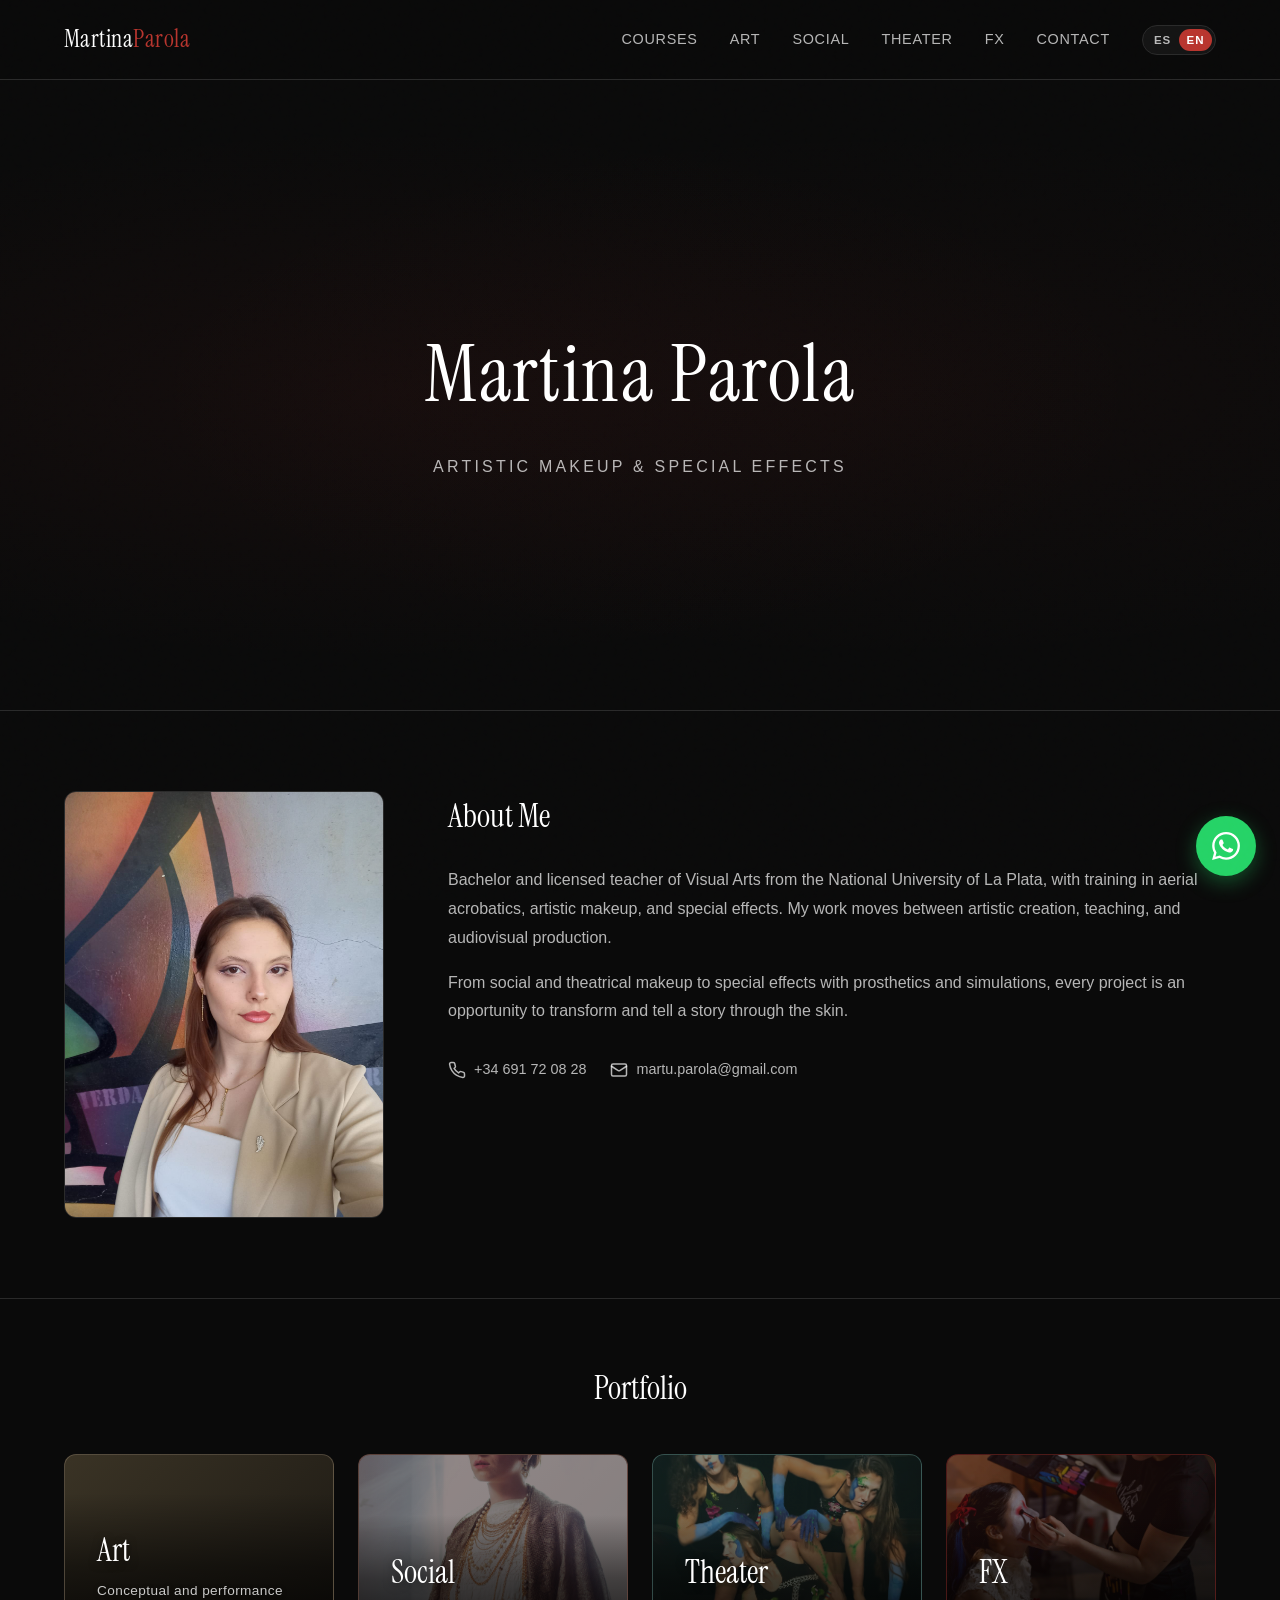
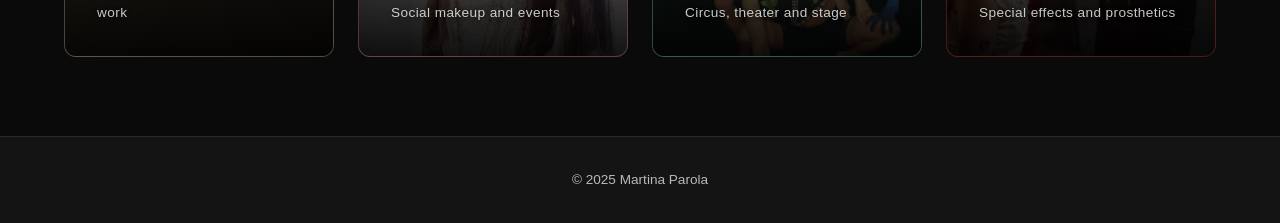
==== index.html @ 7d1c1efd "Modify the domain name and host" ====
<!DOCTYPE html>
<html lang="es">
<head>
  <meta charset="UTF-8" />
  <meta name="viewport" content="width=device-width, initial-scale=1.0, viewport-fit=cover" />
  <meta name="theme-color" content="#0a0a0a" />

  <!-- SEO -->
  <title data-i18n="meta.title">Martina Parola - Efectos Especiales & Maquillaje Artístico</title>
  <meta name="description" content="Martina Parola — maquillaje artístico, efectos especiales y prótesis. Portfolio de trabajos para teatro, circo, producción audiovisual y maquillaje social. Cursos de maquillaje en Oviedo, Asturias, España.">
  <meta name="author" content="Martina Parola">
  <meta name="keywords" content="maquillaje artístico, efectos especiales, FX, prótesis, maquillaje teatral, maquillaje social, automaquillaje, Oviedo, Asturias, España, Martina Parola, body painting, caracterización">

  <!-- Open Graph (Facebook, WhatsApp, LinkedIn, Telegram) -->
  <meta property="og:type" content="profile">
  <meta property="og:url" content="https://martinaparola.art/">
  <meta property="og:title" content="Martina Parola — Maquillaje Artístico & Efectos Especiales">
  <meta property="og:description" content="Portfolio de maquillaje artístico, efectos especiales y prótesis. Trabajos para teatro, circo, producción audiovisual y eventos sociales. Oviedo, España.">
  <meta property="og:locale" content="es_ES">
  <meta property="og:locale:alternate" content="en_US">
  <meta property="profile:first_name" content="Martina">
  <meta property="profile:last_name" content="Parola">
  <link rel="canonical" href="https://martinaparola.art/">

  <!-- Twitter / X Card -->
  <meta name="twitter:card" content="summary_large_image">
  <meta name="twitter:title" content="Martina Parola — Maquillaje Artístico & Efectos Especiales">
  <meta name="twitter:description" content="Portfolio de maquillaje artístico, efectos especiales y prótesis.">

  <!-- Favicon: SVG inline (no requiere subir un archivo extra) -->
  <link rel="icon" type="image/svg+xml" href="data:image/svg+xml,%3Csvg xmlns='http://www.w3.org/2000/svg' viewBox='0 0 32 32'%3E%3Crect width='32' height='32' rx='5' fill='%230a0a0a'/%3E%3Ctext x='16' y='23' font-family='Georgia,serif' font-size='20' fill='%23ffffff' text-anchor='middle' font-style='italic'%3EM%3C/text%3E%3Ccircle cx='24' cy='23' r='2.2' fill='%23b8352e'/%3E%3C/svg%3E">

  <!-- Structured Data: dice a Google que esto es una persona profesional -->
  <script type="application/ld+json">
  {
    "@context": "https://schema.org",
    "@type": "Person",
    "name": "Martina Parola",
    "url": "https://martinaparola.art/",
    "jobTitle": "Maquilladora artística y efectista",
    "email": "mailto:martu.parola@gmail.com",
    "telephone": "+34-691-72-08-28",
    "sameAs": ["https://www.linkedin.com/in/martina-parola-8889022a8/"],
    "knowsAbout": ["Maquillaje artístico", "Efectos especiales", "Prótesis", "Maquillaje teatral", "Pintura", "Caracterización"],
    "alumniOf": {
      "@type": "CollegeOrUniversity",
      "name": "Universidad Nacional de La Plata"
    },
    "address": {
      "@type": "PostalAddress",
      "addressLocality": "Oviedo",
      "addressRegion": "Asturias",
      "addressCountry": "ES"
    }
  }
  </script>

  <link rel="preconnect" href="https://fonts.googleapis.com">
  <link rel="preconnect" href="https://fonts.gstatic.com" crossorigin>
  <link href="https://fonts.googleapis.com/css2?family=Instrument+Serif:ital@0;1&display=swap" rel="stylesheet">
  <link rel="stylesheet" href="style.css?v=13">
</head>
<body>

  <!-- NAV -->
  <nav class="main-menu">
    <div class="menu-container">
      <a href="#home" class="menu-logo" data-nav="home">Martina<span>Parola</span></a>

      <div class="menu-items">
        <a href="#cursos"   data-nav="cursos"   data-i18n="nav.cursos">Cursos</a>
        <a href="#obra"     data-nav="obra"     data-i18n="nav.obra">Obra</a>
        <a href="#social"   data-nav="social"   data-i18n="nav.social">Social</a>
        <a href="#teatral"  data-nav="teatral"  data-i18n="nav.teatral">Teatral</a>
        <a href="#fx"       data-nav="fx"       data-i18n="nav.fx">FX</a>
        <a href="#contacto" data-nav="contacto" data-i18n="nav.contacto">Contacto</a>
      </div>

      <div class="nav-right">
        <button type="button" class="lang-switch" data-lang="es" aria-label="Idioma / Language">
          <span class="lang-switch-track">
            <span class="lang-switch-label">ES</span>
            <span class="lang-switch-label">EN</span>
            <span class="lang-switch-thumb" aria-hidden="true"></span>
          </span>
        </button>
        <button class="mobile-menu-toggle" aria-label="Menú">
          <svg width="24" height="24" viewBox="0 0 24 24" fill="none" stroke="currentColor" stroke-width="2" stroke-linecap="round" stroke-linejoin="round">
            <line x1="3" y1="6" x2="21" y2="6"></line>
            <line x1="3" y1="12" x2="21" y2="12"></line>
            <line x1="3" y1="18" x2="21" y2="18"></line>
          </svg>
        </button>
      </div>
    </div>
  </nav>

  <main>

    <!-- PAGE: HOME -->
    <section id="page-home" class="page active">
      <header class="hero">
        <div class="hero-content">
          <h1>Martina Parola</h1>
          <p class="hero-subtitle" data-i18n="hero.subtitle">Maquillaje Artístico & Efectos Especiales</p>
        </div>
      </header>

      <div class="home-about reveal" id="home-about">
        <div class="container">
          <div class="home-about-content">
            <div class="home-about-image">
              <img src="images/profile-pic.jpg" alt="Martina Parola" loading="lazy">
            </div>
            <div class="home-about-text">
              <h2 data-i18n="home.aboutTitle">Sobre Mí</h2>
              <p data-i18n="home.aboutP1">Licenciada y profesora en Artes Plásticas por la Universidad Nacional de La Plata, con formación en acrobacia aérea, maquillaje artístico y efectos especiales. Mi trabajo se mueve entre la creación artística, la docencia y la producción audiovisual.</p>
              <p data-i18n="home.aboutP2">Desde maquillaje social y teatral hasta efectos especiales con prótesis y simulacros, cada proyecto es una oportunidad para transformar y contar una historia a través de la piel.</p>
              <div class="home-contact-strip">
                <a href="tel:+34691720828" class="home-contact-link">
                  <svg width="18" height="18" viewBox="0 0 24 24" fill="none" stroke="currentColor" stroke-width="2" stroke-linecap="round" stroke-linejoin="round"><path d="M22 16.92v3a2 2 0 0 1-2.18 2 19.79 19.79 0 0 1-8.63-3.07 19.5 19.5 0 0 1-6-6 19.79 19.79 0 0 1-3.07-8.67A2 2 0 0 1 4.11 2h3a2 2 0 0 1 2 1.72 12.84 12.84 0 0 0 .7 2.81 2 2 0 0 1-.45 2.11L8.09 9.91a16 16 0 0 0 6 6l1.27-1.27a2 2 0 0 1 2.11-.45 12.84 12.84 0 0 0 2.81.7A2 2 0 0 1 22 16.92z"></path></svg>
                  +34 691 72 08 28
                </a>
                <a href="mailto:martu.parola@gmail.com" class="home-contact-link">
                  <svg width="18" height="18" viewBox="0 0 24 24" fill="none" stroke="currentColor" stroke-width="2" stroke-linecap="round" stroke-linejoin="round"><rect width="20" height="16" x="2" y="4" rx="2"></rect><path d="m22 7-8.97 5.7a1.94 1.94 0 0 1-2.06 0L2 7"></path></svg>
                  martu.parola@gmail.com
                </a>
              </div>
            </div>
          </div>
        </div>
      </div>

      <div class="home-categories reveal">
        <div class="container">
          <h2 data-i18n="home.portfolio">Portfolio</h2>
          <div class="category-grid reveal-stagger">
            <a href="#obra" class="category-card category-obra" data-nav="obra">
              <div class="category-card-preview" data-preview="obra" aria-hidden="true"></div>
              <div class="category-card-inner">
                <h3 data-i18n="cat.obra.title">Obra</h3>
                <p data-i18n="cat.obra.desc">Trabajo conceptual y performático</p>
              </div>
            </a>
            <a href="#social" class="category-card category-social" data-nav="social">
              <div class="category-card-preview" data-preview="social" aria-hidden="true"></div>
              <div class="category-card-inner">
                <h3 data-i18n="cat.social.title">Social</h3>
                <p data-i18n="cat.social.desc">Maquillaje social y eventos</p>
              </div>
            </a>
            <a href="#teatral" class="category-card category-teatral" data-nav="teatral">
              <div class="category-card-preview" data-preview="teatral" aria-hidden="true"></div>
              <div class="category-card-inner">
                <h3 data-i18n="cat.teatral.title">Teatral</h3>
                <p data-i18n="cat.teatral.desc">Circo, teatro y escena</p>
              </div>
            </a>
            <a href="#fx" class="category-card category-fx" data-nav="fx">
              <div class="category-card-preview" data-preview="fx" aria-hidden="true"></div>
              <div class="category-card-inner">
                <h3 data-i18n="cat.fx.title">FX</h3>
                <p data-i18n="cat.fx.desc">Efectos especiales y prótesis</p>
              </div>
            </a>
          </div>
        </div>
      </div>

    </section>

    <!-- PAGE: CURSOS -->
    <section id="page-cursos" class="page">
      <div class="page-header">
        <div class="container">
          <h1 data-i18n="cursos.title">Cursos</h1>
          <p class="page-header-sub" data-i18n="cursos.sub">Formación y talleres</p>
        </div>
      </div>
      <div class="container">
        <div class="cursos-grid">
          <div class="curso-card">
            <div class="curso-number">01</div>
            <div class="curso-icon">
              <svg width="32" height="32" viewBox="0 0 24 24" fill="none" stroke="currentColor" stroke-width="1.5" stroke-linecap="round" stroke-linejoin="round"><circle cx="12" cy="12" r="10"></circle><path d="M8 14s1.5 2 4 2 4-2 4-2"></path><line x1="9" y1="9" x2="9.01" y2="9"></line><line x1="15" y1="9" x2="15.01" y2="9"></line></svg>
            </div>
            <h3 data-i18n="curso.auto.title">Automaquillaje</h3>
            <p class="curso-desc" data-i18n="curso.auto.desc">Aprendé técnicas de maquillaje social para aplicar vos misma. Ideal para eventos, salidas y el día a día.</p>
            <ul class="curso-features">
              <li data-i18n="curso.auto.f1">Técnicas de base, ojos y labios</li>
              <li data-i18n="curso.auto.f2">Productos y herramientas básicas</li>
              <li data-i18n="curso.auto.f3">Adaptación a tu tipo de piel y rasgos</li>
              <li data-i18n="curso.auto.f4">Material y guía descargable</li>
            </ul>
            <div class="curso-meta">
              <span data-i18n="curso.modality">Presencial · Oviedo</span>
            </div>
            <a href="#contacto" data-nav="contacto" class="curso-cta" data-i18n="curso.cta">Consultar</a>
          </div>
          <div class="curso-card">
            <div class="curso-number">02</div>
            <div class="curso-icon">
              <svg width="32" height="32" viewBox="0 0 24 24" fill="none" stroke="currentColor" stroke-width="1.5" stroke-linecap="round" stroke-linejoin="round"><path d="m21.64 3.64-1.28-1.28a1.21 1.21 0 0 0-1.72 0L2.36 18.64a1.21 1.21 0 0 0 0 1.72l1.28 1.28a1.2 1.2 0 0 0 1.72 0L21.64 5.36a1.2 1.2 0 0 0 0-1.72Z"></path><path d="m14 7 3 3"></path></svg>
            </div>
            <h3 data-i18n="curso.art.title">Maquillaje Artístico</h3>
            <p class="curso-desc" data-i18n="curso.art.desc">Taller de maquillaje artístico y efectos. Técnicas de caracterización, prótesis y diseño de personajes.</p>
            <ul class="curso-features">
              <li data-i18n="curso.art.f1">Caracterización y diseño de personajes</li>
              <li data-i18n="curso.art.f2">Aplicación de prótesis de silicona y látex</li>
              <li data-i18n="curso.art.f3">Heridas, sangre y efectos de trauma</li>
              <li data-i18n="curso.art.f4">Body painting y técnicas pictóricas</li>
            </ul>
            <div class="curso-meta">
              <span data-i18n="curso.modality">Presencial · Oviedo</span>
            </div>
            <a href="#contacto" data-nav="contacto" class="curso-cta" data-i18n="curso.cta">Consultar</a>
          </div>
        </div>
      </div>
    </section>

    <!-- PAGE: OBRA -->
    <section id="page-obra" class="page page-obra">
      <div class="page-header">
        <div class="container">
          <h1 data-i18n="page.obra.title">Obra</h1>
          <p class="page-header-sub" data-i18n="page.obra.sub">Trabajo conceptual y performático</p>
        </div>
      </div>
      <div class="container">
        <div class="portfolio-grid" id="grid-obra"></div>
      </div>
    </section>

    <!-- PAGE: SOCIAL -->
    <section id="page-social" class="page page-social">
      <div class="page-header">
        <div class="container">
          <h1 data-i18n="page.social.title">Social</h1>
          <p class="page-header-sub" data-i18n="page.social.sub">Maquillaje social y eventos</p>
        </div>
      </div>
      <div class="container">
        <div class="portfolio-grid" id="grid-social"></div>
      </div>
    </section>

    <!-- PAGE: TEATRAL -->
    <section id="page-teatral" class="page page-teatral">
      <div class="page-header">
        <div class="container">
          <h1 data-i18n="page.teatral.title">Teatral</h1>
          <p class="page-header-sub" data-i18n="page.teatral.sub">Circo, teatro y escena</p>
        </div>
      </div>
      <div class="container">
        <div class="portfolio-grid" id="grid-teatral"></div>
      </div>
    </section>

    <!-- PAGE: FX -->
    <section id="page-fx" class="page page-fx">
      <div class="page-header">
        <div class="container">
          <h1 data-i18n="page.fx.title">FX</h1>
          <p class="page-header-sub" data-i18n="page.fx.sub">Efectos especiales y prótesis</p>
        </div>
      </div>
      <div class="container">
        <div class="portfolio-grid" id="grid-fx"></div>
      </div>
    </section>

    <!-- PAGE: CONTACTO -->
    <section id="page-contacto" class="page">
      <div class="page-header">
        <div class="container">
          <h1 data-i18n="page.contacto.title">Contacto & CV</h1>
        </div>
      </div>
      <div class="container">
        <div class="contacto-layout">
          <div class="contacto-info-card">
            <h2 data-i18n="contacto.title">Contactame</h2>
            <div class="contact-details">
              <a href="tel:+34691720828" class="contact-link">
                <svg width="20" height="20" viewBox="0 0 24 24" fill="none" stroke="currentColor" stroke-width="2" stroke-linecap="round" stroke-linejoin="round"><path d="M22 16.92v3a2 2 0 0 1-2.18 2 19.79 19.79 0 0 1-8.63-3.07 19.5 19.5 0 0 1-6-6 19.79 19.79 0 0 1-3.07-8.67A2 2 0 0 1 4.11 2h3a2 2 0 0 1 2 1.72 12.84 12.84 0 0 0 .7 2.81 2 2 0 0 1-.45 2.11L8.09 9.91a16 16 0 0 0 6 6l1.27-1.27a2 2 0 0 1 2.11-.45 12.84 12.84 0 0 0 2.81.7A2 2 0 0 1 22 16.92z"></path></svg>
                +34 691 72 08 28
              </a>
              <a href="mailto:martu.parola@gmail.com" class="contact-link">
                <svg width="20" height="20" viewBox="0 0 24 24" fill="none" stroke="currentColor" stroke-width="2" stroke-linecap="round" stroke-linejoin="round"><rect width="20" height="16" x="2" y="4" rx="2"></rect><path d="m22 7-8.97 5.7a1.94 1.94 0 0 1-2.06 0L2 7"></path></svg>
                martu.parola@gmail.com
              </a>
              <a href="https://www.linkedin.com/in/martina-parola-8889022a8/" target="_blank" rel="noopener" class="contact-link">
                <svg width="20" height="20" viewBox="0 0 24 24" fill="none" stroke="currentColor" stroke-width="2" stroke-linecap="round" stroke-linejoin="round"><path d="M16 8a6 6 0 0 1 6 6v7h-4v-7a2 2 0 0 0-2-2 2 2 0 0 0-2 2v7h-4v-7a6 6 0 0 1 6-6z"></path><rect width="4" height="12" x="2" y="9"></rect><circle cx="4" cy="4" r="2"></circle></svg>
                LinkedIn
              </a>
            </div>
            <div class="cv-download">
              <a href="CV_Martina_Parola_ES.pdf" target="_blank" rel="noopener" class="download-button">
                <svg width="20" height="20" viewBox="0 0 24 24" fill="none" stroke="currentColor" stroke-width="2" stroke-linecap="round" stroke-linejoin="round"><path d="M2 12s3-7 10-7 10 7 10 7-3 7-10 7-10-7-10-7Z"></path><circle cx="12" cy="12" r="3"></circle></svg>
                <span data-i18n="contacto.view">Ver CV</span>
              </a>
              <a href="CV_Martina_Parola_ES.pdf" download class="download-link">
                <svg width="16" height="16" viewBox="0 0 24 24" fill="none" stroke="currentColor" stroke-width="2" stroke-linecap="round" stroke-linejoin="round"><path d="M21 15v4a2 2 0 0 1-2 2H5a2 2 0 0 1-2-2v-4"></path><polyline points="7 10 12 15 17 10"></polyline><line x1="12" y1="15" x2="12" y2="3"></line></svg>
                <span data-i18n="contacto.download">Descargar PDF</span>
              </a>
            </div>
          </div>

          <div class="cv-content">
            <div class="cv-block">
              <h3 data-i18n="cv.exp">Experiencia</h3>
              <div class="cv-item">
                <p class="cv-meta" data-i18n="cv.exp.docente.meta">Centro Cultural "El Clú", Berisso • 2023 – Presente</p>
              </div>
              <div class="cv-item">
                <h4 data-i18n="cv.exp.audiovisual.title">Creadora de Contenido Audiovisual</h4>
                <p class="cv-meta" data-i18n="cv.exp.audiovisual.meta">V-Tech Gaming, Buenos Aires • Feb 2022 – Feb 2023</p>
              </div>
              <div class="cv-item">
                <h4 data-i18n="cv.exp.fam.title">Artista Visual — Evento "Fam Up"</h4>
                <p class="cv-meta" data-i18n="cv.exp.fam.meta">Laguna de Gómez, Junín • 2019</p>
              </div>
            </div>
            <div class="cv-block">
              <h3 data-i18n="cv.edu">Educación</h3>
              <div class="cv-item">
                <h4 data-i18n="cv.edu.lic.title">Licenciatura en Artes Plásticas (Pintura)</h4>
                <p class="cv-meta" data-i18n="cv.edu.lic.meta">UNLP — Facultad de Artes • 2018 – 2023</p>
              </div>
              <div class="cv-item">
                <h4 data-i18n="cv.edu.prof.title">Profesorado en Artes Plásticas (Pintura)</h4>
                <p class="cv-meta" data-i18n="cv.edu.prof.meta">UNLP — Facultad de Artes • 2018 – 2024</p>
              </div>
              <div class="cv-item">
                <h4 data-i18n="cv.edu.tela.title">Profesorado de Acrobacia en Telas</h4>
                <p class="cv-meta" data-i18n="cv.edu.tela.meta">Alto Vuelo, Junín • 2015 – 2017</p>
              </div>
            </div>
            <div class="cv-block">
              <h3 data-i18n="cv.skills">Habilidades</h3>
              <div class="cv-skills">
                <span class="skill-tag" data-i18n="skill.maquillaje">Maquillaje artístico</span>
                <span class="skill-tag" data-i18n="skill.fx">Efectos especiales</span>
                <span class="skill-tag" data-i18n="skill.protesis">Prótesis</span>
                <span class="skill-tag" data-i18n="skill.pintura">Pintura</span>
                <span class="skill-tag" data-i18n="skill.acrobacia">Acrobacia aérea</span>
                <span class="skill-tag" data-i18n="skill.audiovisual">Producción audiovisual</span>
                <span class="skill-tag" data-i18n="skill.ingles">Inglés avanzado</span>
              </div>
            </div>
          </div>
        </div>
      </div>
    </section>

  </main>

  <!-- MODAL -->
  <div class="modal" id="modal">
    <div class="modal-content">
      <button class="modal-close" id="modal-close">
        <svg width="24" height="24" viewBox="0 0 24 24" fill="none" stroke="currentColor" stroke-width="2" stroke-linecap="round" stroke-linejoin="round"><path d="M18 6 6 18"></path><path d="m6 6 12 12"></path></svg>
      </button>
      <div class="modal-carousel">
        <button class="carousel-button prev" id="carousel-prev">
          <svg width="24" height="24" viewBox="0 0 24 24" fill="none" stroke="currentColor" stroke-width="2" stroke-linecap="round" stroke-linejoin="round"><path d="m15 18-6-6 6-6"></path></svg>
        </button>
        <div class="carousel-container" id="carousel-container"></div>
        <button class="carousel-button next" id="carousel-next">
          <svg width="24" height="24" viewBox="0 0 24 24" fill="none" stroke="currentColor" stroke-width="2" stroke-linecap="round" stroke-linejoin="round"><path d="m9 18 6-6-6-6"></path></svg>
        </button>
      </div>
      <div class="modal-info">
        <h3 id="modal-title"></h3>
        <p id="modal-description"></p>
      </div>
    </div>
  </div>

  <!-- WhatsApp floating button -->
  <a href="#" id="whatsapp-fab" class="whatsapp-fab" target="_blank" rel="noopener" aria-label="WhatsApp">
    <svg width="28" height="28" viewBox="0 0 24 24" fill="currentColor" aria-hidden="true">
      <path d="M17.472 14.382c-.297-.149-1.758-.867-2.03-.967-.273-.099-.471-.148-.67.15-.197.297-.767.966-.94 1.164-.173.199-.347.223-.644.075-.297-.15-1.255-.463-2.39-1.475-.883-.788-1.48-1.761-1.653-2.059-.173-.297-.018-.458.13-.606.134-.133.298-.347.446-.52.149-.174.198-.298.298-.497.099-.198.05-.371-.025-.52-.075-.149-.669-1.612-.916-2.207-.242-.579-.487-.5-.669-.51-.173-.008-.371-.01-.57-.01-.198 0-.52.074-.792.372-.272.297-1.04 1.016-1.04 2.479 0 1.462 1.065 2.875 1.213 3.074.149.198 2.096 3.2 5.077 4.487.709.306 1.262.489 1.694.625.712.227 1.36.195 1.871.118.571-.085 1.758-.719 2.006-1.413.248-.694.248-1.289.173-1.413-.074-.124-.272-.198-.57-.347m-5.421 7.403h-.004a9.87 9.87 0 01-5.031-1.378l-.361-.214-3.741.982.998-3.648-.235-.374a9.86 9.86 0 01-1.51-5.26c.001-5.45 4.436-9.884 9.888-9.884 2.64 0 5.122 1.03 6.988 2.898a9.825 9.825 0 012.893 6.994c-.003 5.45-4.437 9.884-9.885 9.884m8.413-18.297A11.815 11.815 0 0012.05 0C5.495 0 .16 5.335.157 11.892c0 2.096.547 4.142 1.588 5.945L.057 24l6.305-1.654a11.882 11.882 0 005.683 1.448h.005c6.554 0 11.89-5.335 11.893-11.893a11.821 11.821 0 00-3.48-8.413z"/>
    </svg>
    <span class="whatsapp-fab-tooltip" id="whatsapp-fab-tooltip">Escribime por WhatsApp</span>
  </a>

  <footer>
    <div class="container">
      <p>© 2025 Martina Parola</p>
    </div>
  </footer>

  <script src="script.js?v=13"></script>
</body>
</html>
---- style.css ----
/* ═══════════════════════════════════════
   BASE / VARIABLES
   ═══════════════════════════════════════ */
:root {
  --bg-color: #0a0a0a;
  --text-color: #ffffff;
  --text-muted: rgba(255, 255, 255, 0.7);
  --accent-color: #b8352e;
  --surface-color: #141414;
  --surface-color-2: #1c1c1c;
  --border-color: #2a2a2a;
  --hover-color: #222222;
  --menu-bg: rgba(10, 10, 10, 0.95);
  --font-display: 'Instrument Serif', Georgia, serif;
  --font-body: -apple-system, BlinkMacSystemFont, "Segoe UI", Roboto, Oxygen,
    Ubuntu, Cantarell, "Open Sans", "Helvetica Neue", sans-serif;
}

/* Per-page accent overrides + glow variables for atmospheric backgrounds */
.page-obra {
  --accent-color: #b9a78a;
  --accent-rgb: 185, 167, 138;
}
.page-social {
  --accent-color: #c4917b;
  --accent-rgb: 196, 145, 123;
}
.page-teatral {
  --accent-color: #7aaca5;
  --accent-rgb: 122, 172, 165;
}
.page-fx {
  --accent-color: #b8352e;
  --accent-rgb: 184, 53, 46;
}

/* Atmospheric background for portfolio pages — subtle color bleed */
.page-obra,
.page-social,
.page-teatral,
.page-fx {
  position: relative;
}

.page-obra::before,
.page-social::before,
.page-teatral::before,
.page-fx::before {
  content: '';
  position: absolute;
  top: 0;
  left: 0;
  right: 0;
  height: 600px;
  pointer-events: none;
  background:
    radial-gradient(ellipse 80% 60% at 15% 0%,  rgba(var(--accent-rgb), 0.10), transparent 60%),
    radial-gradient(ellipse 80% 50% at 85% 30%, rgba(var(--accent-rgb), 0.07), transparent 65%);
  z-index: 0;
}

.page-obra > *,
.page-social > *,
.page-teatral > *,
.page-fx > * {
  position: relative;
  z-index: 1;
}

/* Tinted page headers per section */
.page-obra .page-header,
.page-social .page-header,
.page-teatral .page-header,
.page-fx .page-header {
  background: linear-gradient(180deg,
    rgba(var(--accent-rgb), 0.14) 0%,
    rgba(var(--accent-rgb), 0.04) 60%,
    transparent 100%);
  border-bottom-color: rgba(var(--accent-rgb), 0.3);
}

/* Section-tinted surface cards (subtle warm/cool undertone) */
.page-obra .portfolio-item,
.page-social .portfolio-item,
.page-teatral .portfolio-item,
.page-fx .portfolio-item {
  background: linear-gradient(180deg,
    rgba(var(--accent-rgb), 0.04) 0%,
    var(--surface-color) 100%);
  border-color: rgba(var(--accent-rgb), 0.2);
}

.page-obra .portfolio-item:hover,
.page-social .portfolio-item:hover,
.page-teatral .portfolio-item:hover,
.page-fx .portfolio-item:hover {
  border-color: var(--accent-color);
  box-shadow: 0 8px 24px rgba(var(--accent-rgb), 0.15);
}

.page-obra .placeholder-img,
.page-social .placeholder-img,
.page-teatral .placeholder-img,
.page-fx .placeholder-img {
  background: linear-gradient(135deg,
    rgba(var(--accent-rgb), 0.08) 0%,
    var(--surface-color-2) 100%);
}

/* Nav links: each portfolio section's link tints to its own color on hover/active */
.menu-items a[data-nav="obra"]:hover,
.menu-items a[data-nav="obra"].active {
  color: #b9a78a;
}
.menu-items a[data-nav="obra"]:hover::after,
.menu-items a[data-nav="obra"].active::after {
  background: #b9a78a;
}

.menu-items a[data-nav="social"]:hover,
.menu-items a[data-nav="social"].active {
  color: #c4917b;
}
.menu-items a[data-nav="social"]:hover::after,
.menu-items a[data-nav="social"].active::after {
  background: #c4917b;
}

.menu-items a[data-nav="teatral"]:hover,
.menu-items a[data-nav="teatral"].active {
  color: #7aaca5;
}
.menu-items a[data-nav="teatral"]:hover::after,
.menu-items a[data-nav="teatral"].active::after {
  background: #7aaca5;
}

.menu-items a[data-nav="fx"]:hover,
.menu-items a[data-nav="fx"].active {
  color: #b8352e;
}
.menu-items a[data-nav="fx"]:hover::after,
.menu-items a[data-nav="fx"].active::after {
  background: #b8352e;
}

* { margin: 0; padding: 0; box-sizing: border-box; }
html { scroll-behavior: smooth; }

body {
  font-family: var(--font-body);
  line-height: 1.6;
  color: var(--text-color);
  background-color: var(--bg-color);
  -webkit-text-size-adjust: 100%;
  -webkit-tap-highlight-color: transparent;
}

/* Better touch targets */
button, a {
  -webkit-tap-highlight-color: transparent;
  touch-action: manipulation;
}

img {
  max-width: 100%;
  height: auto;
  display: block;
}

/* Respect motion preferences */
@media (prefers-reduced-motion: reduce) {
  *, *::before, *::after {
    animation-duration: 0.01ms !important;
    transition-duration: 0.01ms !important;
  }
}

/* Editorial grain overlay — subtle film noise across the whole page.
   Uses an SVG turbulence filter; works in all modern browsers. */
body::after {
  content: '';
  position: fixed;
  inset: 0;
  pointer-events: none;
  z-index: 9999;
  opacity: 0.045;
  background-image: url("data:image/svg+xml;utf8,<svg xmlns='http://www.w3.org/2000/svg' viewBox='0 0 200 200'><filter id='n'><feTurbulence type='fractalNoise' baseFrequency='0.9' numOctaves='2' stitchTiles='stitch'/></filter><rect width='100%25' height='100%25' filter='url(%23n)'/></svg>");
  mix-blend-mode: overlay;
}

@media (prefers-reduced-motion: reduce) {
  body::after { opacity: 0.025; }
}

/* Smooth language transition — quick fade when switching ES↔EN */
main, .lang-switch {
  transition: opacity 0.18s ease;
}
body.lang-changing main {
  opacity: 0.15;
}

/* Scroll-reveal animations — sections fade up as they enter the viewport */
.reveal {
  opacity: 0;
  transform: translateY(28px);
  transition: opacity 0.8s cubic-bezier(0.16, 1, 0.3, 1), transform 0.8s cubic-bezier(0.16, 1, 0.3, 1);
  will-change: opacity, transform;
}
.reveal.is-visible {
  opacity: 1;
  transform: translateY(0);
}

/* Staggered reveal for children grids — each child slightly delayed */
.reveal-stagger > * {
  opacity: 0;
  transform: translateY(20px);
  transition: opacity 0.7s cubic-bezier(0.16, 1, 0.3, 1), transform 0.7s cubic-bezier(0.16, 1, 0.3, 1);
}
.reveal-stagger.is-visible > * {
  opacity: 1;
  transform: translateY(0);
}
.reveal-stagger.is-visible > *:nth-child(1) { transition-delay: 0.05s; }
.reveal-stagger.is-visible > *:nth-child(2) { transition-delay: 0.15s; }
.reveal-stagger.is-visible > *:nth-child(3) { transition-delay: 0.25s; }
.reveal-stagger.is-visible > *:nth-child(4) { transition-delay: 0.35s; }
.reveal-stagger.is-visible > *:nth-child(5) { transition-delay: 0.45s; }

@media (prefers-reduced-motion: reduce) {
  .reveal, .reveal-stagger > * {
    opacity: 1 !important;
    transform: none !important;
  }
}

.container {
  max-width: 1200px;
  margin: 0 auto;
  padding: 0 1.5rem;
}

/* ═══════════════════════════════════════
   SPA ROUTING
   ═══════════════════════════════════════ */
.page {
  display: none;
  min-height: calc(100vh - 80px);
  padding-top: 80px; /* nav height */
  animation: pageFadeIn 0.35s ease;
}

.page.active {
  display: block;
}

@keyframes pageFadeIn {
  from { opacity: 0; transform: translateY(8px); }
  to   { opacity: 1; transform: translateY(0); }
}


/* ═══════════════════════════════════════
   NAV
   ═══════════════════════════════════════ */
.main-menu {
  position: fixed;
  top: 0;
  left: 0;
  right: 0;
  height: 80px;
  background: var(--menu-bg);
  backdrop-filter: blur(12px);
  -webkit-backdrop-filter: blur(12px);
  z-index: 100;
  border-bottom: 1px solid var(--border-color);
}

.menu-container {
  height: 100%;
  display: flex;
  align-items: center;
  gap: 2rem;
  max-width: 1200px;
  margin: 0 auto;
  padding: 0 1.5rem;
}

.menu-logo {
  font-family: var(--font-display);
  font-size: 1.5rem;
  font-weight: 400;
  color: var(--text-color);
  text-decoration: none;
  letter-spacing: 0.02em;
}

.menu-logo span {
  color: var(--accent-color);
}

.menu-items {
  display: flex;
  gap: 2rem;
  margin-left: auto;
}

.nav-right {
  display: flex;
  align-items: center;
  gap: 0.75rem;
}

/* Language switch (sliding) */
.lang-switch {
  background: none;
  border: none;
  padding: 0;
  cursor: pointer;
  display: inline-block;
  -webkit-tap-highlight-color: transparent;
}

.lang-switch-track {
  position: relative;
  display: inline-grid;
  grid-template-columns: 1fr 1fr;
  align-items: center;
  width: 74px;
  height: 30px;
  padding: 3px;
  background: var(--surface-color);
  border: 1px solid var(--border-color);
  border-radius: 999px;
  transition: border-color 0.25s;
}

.lang-switch:hover .lang-switch-track {
  border-color: var(--accent-color);
}

.lang-switch-label {
  position: relative;
  z-index: 2;
  font-family: var(--font-body);
  font-size: 0.72rem;
  font-weight: 700;
  letter-spacing: 0.08em;
  text-align: center;
  color: var(--text-muted);
  transition: color 0.25s;
  pointer-events: none;
  user-select: none;
}

.lang-switch-thumb {
  position: absolute;
  top: 3px;
  left: 3px;
  width: calc(50% - 3px);
  height: calc(100% - 6px);
  background: var(--accent-color);
  border-radius: 999px;
  z-index: 1;
  transition: transform 0.28s cubic-bezier(0.4, 0, 0.2, 1);
}

/* When in EN, slide thumb to the right */
.lang-switch[data-lang="en"] .lang-switch-thumb {
  transform: translateX(100%);
}

/* Active label gets white */
.lang-switch[data-lang="es"] .lang-switch-label:first-of-type,
.lang-switch[data-lang="en"] .lang-switch-label:nth-of-type(2) {
  color: white;
}

.menu-items a {
  color: var(--text-muted);
  text-decoration: none;
  font-weight: 500;
  font-size: 0.9rem;
  letter-spacing: 0.05em;
  text-transform: uppercase;
  transition: color 0.3s;
  position: relative;
}

.menu-items a::after {
  content: '';
  position: absolute;
  bottom: -4px;
  left: 0;
  width: 0;
  height: 2px;
  background: var(--accent-color);
  transition: width 0.3s;
}

.menu-items a:hover,
.menu-items a.active {
  color: var(--text-color);
}

.menu-items a.active::after,
.menu-items a:hover::after {
  width: 100%;
}

.mobile-menu-toggle {
  display: none;
  background: none;
  border: none;
  color: var(--text-color);
  cursor: pointer;
  padding: 0.5rem;
}


/* ═══════════════════════════════════════
   HERO (Home)
   ═══════════════════════════════════════ */
.hero {
  height: 70vh;
  display: flex;
  align-items: center;
  justify-content: center;
  text-align: center;
  background: var(--bg-color);
  position: relative;
  overflow: hidden;
}

.hero::before {
  content: '';
  position: absolute;
  inset: 0;
  background:
    radial-gradient(ellipse at 30% 50%, rgba(184, 53, 46, 0.06) 0%, transparent 60%),
    radial-gradient(ellipse at 70% 50%, rgba(184, 53, 46, 0.04) 0%, transparent 60%);
}

.hero-content {
  position: relative;
}

.hero h1 {
  font-family: var(--font-display);
  font-size: 5rem;
  font-weight: 400;
  letter-spacing: 0.02em;
  margin-bottom: 1rem;
}

.hero-subtitle {
  font-size: 1rem;
  letter-spacing: 0.2em;
  text-transform: uppercase;
  color: var(--text-muted);
}


/* ═══════════════════════════════════════
   HOME: ABOUT
   ═══════════════════════════════════════ */
.home-about {
  padding: 5rem 0;
  border-top: 1px solid var(--border-color);
}

.home-about-content {
  display: grid;
  grid-template-columns: 320px 1fr;
  gap: 4rem;
  align-items: start;
}

.home-about-image {
  border-radius: 12px;
  overflow: hidden;
  border: 1px solid var(--border-color);
  aspect-ratio: 3/4;
}

.home-about-image img {
  width: 100%;
  height: 100%;
  object-fit: cover;
}

.home-about-text h2 {
  font-family: var(--font-display);
  font-size: 2rem;
  font-weight: 400;
  text-align: left;
  margin-bottom: 1.5rem;
}

.home-about-text p {
  color: var(--text-muted);
  margin-bottom: 1rem;
  line-height: 1.8;
}

.home-contact-strip {
  display: flex;
  gap: 1.5rem;
  margin-top: 2rem;
  flex-wrap: wrap;
}

.home-contact-link {
  display: inline-flex;
  align-items: center;
  gap: 0.5rem;
  color: var(--text-muted);
  text-decoration: none;
  font-size: 0.9rem;
  transition: color 0.3s;
}

.home-contact-link:hover {
  color: var(--accent-color);
}


/* ═══════════════════════════════════════
   FEATURED WORK (toggleable, home only)
   ═══════════════════════════════════════ */
.home-featured {
  padding: 5rem 0;
  border-top: 1px solid var(--border-color);
}

.featured-card {
  display: grid;
  grid-template-columns: 1.1fr 1fr;
  gap: 2.5rem;
  background: var(--surface-color);
  border: 1px solid var(--border-color);
  border-radius: 16px;
  overflow: hidden;
  text-decoration: none;
  color: var(--text-color);
  transition: border-color 0.4s ease, box-shadow 0.4s ease, transform 0.4s ease;
}

.featured-card:hover {
  border-color: var(--accent-color);
  box-shadow: 0 18px 50px rgba(0, 0, 0, 0.35), 0 0 0 1px rgba(var(--accent-rgb, 184, 53, 46), 0.15);
  transform: translateY(-3px);
}

.featured-image {
  position: relative;
  aspect-ratio: 4/3;
  overflow: hidden;
  background: var(--surface-color-2);
}

.featured-image img {
  width: 100%;
  height: 100%;
  object-fit: cover;
  transition: transform 0.7s cubic-bezier(0.16, 1, 0.3, 1);
}

.featured-card:hover .featured-image img {
  transform: scale(1.04);
}

.featured-image::after {
  content: '';
  position: absolute;
  inset: 0;
  background: linear-gradient(to right, transparent 60%, rgba(20, 20, 20, 0.4) 100%);
  pointer-events: none;
}

.featured-info {
  display: flex;
  flex-direction: column;
  justify-content: center;
  padding: 2.5rem 2.5rem 2.5rem 0;
  position: relative;
}

.featured-eyebrow {
  display: inline-block;
  font-size: 0.75rem;
  font-weight: 600;
  letter-spacing: 0.18em;
  text-transform: uppercase;
  color: var(--accent-color);
  margin-bottom: 1.25rem;
  position: relative;
  padding-left: 2.5rem;
}

.featured-eyebrow::before {
  content: '';
  position: absolute;
  left: 0;
  top: 50%;
  width: 2rem;
  height: 1px;
  background: var(--accent-color);
}

.featured-caption {
  color: var(--text-muted);
  font-size: 0.9rem;
  letter-spacing: 0.04em;
  margin-bottom: 0.75rem;
}

.featured-info h2 {
  font-family: var(--font-display);
  font-size: clamp(2rem, 4vw, 3rem);
  font-weight: 400;
  line-height: 1.1;
  text-align: left;
  margin-bottom: 1.25rem;
  letter-spacing: 0.01em;
}

.featured-description {
  color: var(--text-muted);
  line-height: 1.7;
  margin-bottom: 2rem;
  max-width: 44ch;
}

.featured-arrow {
  display: inline-flex;
  align-items: center;
  gap: 0.5rem;
  color: var(--accent-color);
  transition: transform 0.4s cubic-bezier(0.16, 1, 0.3, 1);
}

.featured-card:hover .featured-arrow {
  transform: translateX(8px);
}


/* ═══════════════════════════════════════
   HOME: CATEGORY CARDS
   ═══════════════════════════════════════ */
.home-categories {
  padding: 4rem 0 5rem;
  border-top: 1px solid var(--border-color);
}

.home-categories h2 {
  font-family: var(--font-display);
  font-size: 2rem;
  font-weight: 400;
  text-align: center;
  margin-bottom: 2.5rem;
}

.category-grid {
  display: grid;
  grid-template-columns: repeat(auto-fit, minmax(240px, 1fr));
  gap: 1.5rem;
}

.category-card {
  position: relative;
  aspect-ratio: 4/3;
  border-radius: 12px;
  overflow: hidden;
  border: 1px solid var(--border-color);
  text-decoration: none;
  color: var(--text-color);
  transition: border-color 0.3s, transform 0.3s, box-shadow 0.3s;
}

.category-card:hover {
  transform: translateY(-4px);
}

.category-obra {
  background: linear-gradient(135deg, #3a3325 0%, #1a1712 100%);
  border-color: rgba(185, 167, 138, 0.3);
}
.category-obra:hover {
  border-color: #b9a78a;
  box-shadow: 0 12px 28px rgba(185, 167, 138, 0.18);
}

.category-social {
  background: linear-gradient(135deg, #3d2828 0%, #1a1212 100%);
  border-color: rgba(196, 145, 123, 0.3);
}
.category-social:hover {
  border-color: #c4917b;
  box-shadow: 0 12px 28px rgba(196, 145, 123, 0.18);
}

.category-teatral {
  background: linear-gradient(135deg, #1e3533 0%, #111c1b 100%);
  border-color: rgba(122, 172, 165, 0.3);
}
.category-teatral:hover {
  border-color: #7aaca5;
  box-shadow: 0 12px 28px rgba(122, 172, 165, 0.18);
}

.category-fx {
  background: linear-gradient(135deg, #2e1515 0%, #140a0a 100%);
  border-color: rgba(184, 53, 46, 0.3);
}
.category-fx:hover {
  border-color: #b8352e;
  box-shadow: 0 12px 28px rgba(184, 53, 46, 0.18);
}

/* Image preview behind the title — populated dynamically from each section's
   first real image. Falls back to the colored gradient if no image loads. */
.category-card-preview {
  position: absolute;
  inset: 0;
  background-size: cover;
  background-position: center;
  background-repeat: no-repeat;
  opacity: 0;
  transform: scale(1.02);
  transition: opacity 0.6s ease, transform 0.6s ease;
}

.category-card-preview[style*="background-image"] {
  opacity: 0.45;
}

.category-card:hover .category-card-preview {
  opacity: 0.65;
  transform: scale(1.06);
}

.category-card-inner {
  position: absolute;
  bottom: 0;
  left: 0;
  right: 0;
  padding: 2rem;
  z-index: 1;
  background: linear-gradient(to top, rgba(0, 0, 0, 0.85) 0%, rgba(0, 0, 0, 0.5) 55%, transparent 100%);
}

.category-card-inner h3 {
  font-family: var(--font-display);
  font-size: 2rem;
  font-weight: 400;
  margin-bottom: 0.25rem;
  color: #fff;
  text-shadow: 0 2px 8px rgba(0, 0, 0, 0.5);
}

.category-card-inner p {
  font-size: 0.85rem;
  color: rgba(255, 255, 255, 0.78);
  letter-spacing: 0.03em;
  text-shadow: 0 1px 4px rgba(0, 0, 0, 0.5);
}


/* ═══════════════════════════════════════
   HOME: VIDEOS
   ═══════════════════════════════════════ */
.home-videos {
  padding: 4rem 0 5rem;
  border-top: 1px solid var(--border-color);
}

.home-videos h2 {
  font-family: var(--font-display);
  font-size: 2rem;
  font-weight: 400;
  text-align: center;
  margin-bottom: 2.5rem;
}

.video-grid {
  display: grid;
  grid-template-columns: repeat(3, 1fr);
  gap: 1.5rem;
}

.video-item {
  background: var(--surface-color);
  border-radius: 8px;
  overflow: hidden;
  border: 1px solid var(--border-color);
}

.video-item iframe {
  width: 100%;
  aspect-ratio: 16/9;
  border: none;
  background: black;
  display: block;
}

.video-info {
  padding: 1rem 1.25rem;
}

.video-info h3 {
  font-family: var(--font-display);
  font-size: 1.1rem;
  font-weight: 400;
  color: var(--text-color);
}


/* ═══════════════════════════════════════
   PAGE HEADERS (sub-pages)
   ═══════════════════════════════════════ */
.page-header {
  padding: 4rem 0 3rem;
  border-bottom: 1px solid var(--border-color);
  margin-bottom: 3rem;
}

.page-header h1 {
  font-family: var(--font-display);
  font-size: 3.5rem;
  font-weight: 400;
  letter-spacing: 0.02em;
}

.page-header-sub {
  color: var(--accent-color);
  font-size: 0.9rem;
  letter-spacing: 0.1em;
  text-transform: uppercase;
  margin-top: 0.5rem;
}


/* ═══════════════════════════════════════
   CURSOS
   ═══════════════════════════════════════ */
.cursos-grid {
  display: grid;
  grid-template-columns: repeat(auto-fill, minmax(360px, 1fr));
  gap: 2rem;
  padding-bottom: 5rem;
}

.curso-card {
  position: relative;
  background: var(--surface-color);
  border: 1px solid var(--border-color);
  border-radius: 12px;
  padding: 2.5rem 2rem;
  display: flex;
  flex-direction: column;
  transition: border-color 0.3s, transform 0.3s, box-shadow 0.3s;
  overflow: hidden;
}

.curso-card::before {
  content: '';
  position: absolute;
  top: 0;
  left: 0;
  right: 0;
  height: 3px;
  background: var(--accent-color);
  opacity: 0;
  transition: opacity 0.3s;
}

.curso-card:hover {
  border-color: var(--accent-color);
  transform: translateY(-3px);
  box-shadow: 0 12px 30px rgba(184, 53, 46, 0.1);
}

.curso-card:hover::before {
  opacity: 1;
}

.curso-number {
  position: absolute;
  top: 1.75rem;
  right: 2rem;
  font-family: var(--font-display);
  font-size: 2.2rem;
  font-weight: 400;
  color: var(--accent-color);
  opacity: 0.35;
  line-height: 1;
  letter-spacing: 0.05em;
}

.curso-icon {
  color: var(--accent-color);
  margin-bottom: 1.5rem;
}

.curso-card h3 {
  font-family: var(--font-display);
  font-size: 1.75rem;
  font-weight: 400;
  margin-bottom: 1rem;
  padding-right: 3rem; /* space for the number */
}

.curso-desc {
  color: var(--text-muted);
  margin-bottom: 1.5rem;
  line-height: 1.7;
}

.curso-features {
  list-style: none;
  padding: 0;
  margin: 0 0 1.75rem;
  display: flex;
  flex-direction: column;
  gap: 0.6rem;
  border-top: 1px solid var(--border-color);
  border-bottom: 1px solid var(--border-color);
  padding: 1.25rem 0;
}

.curso-features li {
  position: relative;
  padding-left: 1.5rem;
  color: var(--text-muted);
  font-size: 0.92rem;
  line-height: 1.5;
}

.curso-features li::before {
  content: '';
  position: absolute;
  left: 0;
  top: 0.55em;
  width: 6px;
  height: 6px;
  border-radius: 50%;
  background: var(--accent-color);
  opacity: 0.7;
}

.curso-meta {
  display: flex;
  align-items: center;
  gap: 0.5rem;
  margin-bottom: 1.5rem;
  font-size: 0.82rem;
  letter-spacing: 0.08em;
  text-transform: uppercase;
  color: var(--text-muted);
}

.curso-meta::before {
  content: '';
  width: 24px;
  height: 1px;
  background: var(--accent-color);
}

.curso-cta {
  display: inline-block;
  align-self: flex-start;
  padding: 0.7rem 1.75rem;
  border: 1px solid var(--accent-color);
  color: var(--accent-color);
  text-decoration: none;
  border-radius: 6px;
  font-size: 0.9rem;
  font-weight: 500;
  letter-spacing: 0.04em;
  transition: background 0.3s, color 0.3s;
  margin-top: auto;
}

.curso-cta:hover {
  background: var(--accent-color);
  color: white;
}


/* Portfolio item loading skeleton — shimmer while image loads */
.portfolio-item.is-loading img {
  opacity: 0;
}

.portfolio-item.is-loading::before {
  content: '';
  position: absolute;
  inset: 0;
  background: linear-gradient(
    90deg,
    var(--surface-color) 0%,
    var(--surface-color-2) 50%,
    var(--surface-color) 100%
  );
  background-size: 200% 100%;
  animation: skeletonShimmer 1.4s ease-in-out infinite;
  z-index: 1;
}

.portfolio-item img {
  width: 100%;
  height: 100%;
  object-fit: cover;
  transition: opacity 0.4s, transform 0.5s;
}

@keyframes skeletonShimmer {
  0%   { background-position: 200% 0; }
  100% { background-position: -200% 0; }
}

/* ═══════════════════════════════════════
   PORTFOLIO GRID (shared by Obra, Social, Teatral, FX)
   ═══════════════════════════════════════ */
.portfolio-grid {
  display: grid;
  grid-template-columns: repeat(auto-fill, minmax(300px, 1fr));
  gap: 1.5rem;
  padding-bottom: 5rem;
}

.portfolio-item {
  position: relative;
  aspect-ratio: 1;
  overflow: hidden;
  border-radius: 8px;
  cursor: pointer;
  border: 1px solid var(--border-color);
  transition: border-color 0.3s, transform 0.3s;
}

.portfolio-item:hover {
  border-color: var(--accent-color);
  transform: translateY(-2px);
}

.portfolio-item:hover img {
  transform: scale(1.05);
}

/* Placeholder for missing images */
.placeholder-img {
  width: 100%;
  height: 100%;
  background: var(--surface-color-2);
  display: flex;
  align-items: center;
  justify-content: center;
  text-align: center;
  padding: 2rem;
}

.placeholder-img span {
  font-family: var(--font-display);
  font-size: 1.25rem;
  font-weight: 400;
  color: var(--text-muted);
}

/* Small chip showing which project this photo belongs to.
   Always visible (subtle), more opaque on hover. */
.portfolio-item-tag {
  position: absolute;
  bottom: 0.75rem;
  left: 0.75rem;
  max-width: calc(100% - 1.5rem);
  padding: 0.3rem 0.65rem;
  background: rgba(10, 10, 10, 0.72);
  backdrop-filter: blur(6px);
  -webkit-backdrop-filter: blur(6px);
  color: rgba(255, 255, 255, 0.95);
  font-size: 0.72rem;
  font-weight: 500;
  letter-spacing: 0.02em;
  border-radius: 999px;
  border: 1px solid rgba(255, 255, 255, 0.1);
  pointer-events: none;
  z-index: 2;
  white-space: nowrap;
  overflow: hidden;
  text-overflow: ellipsis;
  opacity: 0.85;
  transition: opacity 0.25s, transform 0.25s;
}

.portfolio-item:hover .portfolio-item-tag {
  opacity: 1;
  transform: translateY(-2px);
}


/* ═══════════════════════════════════════
   MODAL / CAROUSEL
   ═══════════════════════════════════════ */
.modal {
  display: none;
  position: fixed;
  inset: 0;
  background: rgba(0, 0, 0, 0.88);
  z-index: 1000;
  padding: 2rem;
}

.modal.active {
  display: flex;
  align-items: center;
  justify-content: center;
}

.modal-content {
  position: relative;
  width: 70%;
  max-height: 85vh;
  background: var(--surface-color);
  border-radius: 12px;
  overflow: hidden;
  border: 1px solid var(--border-color);
  display: flex;
  flex-direction: column;
}

.modal-close {
  position: absolute;
  top: 1rem;
  right: 1rem;
  background: var(--surface-color);
  border: 1px solid var(--border-color);
  color: var(--text-color);
  width: 36px;
  height: 36px;
  border-radius: 50%;
  cursor: pointer;
  z-index: 2;
  display: flex;
  align-items: center;
  justify-content: center;
  transition: all 0.3s;
}

.modal-close:hover {
  background: var(--accent-color);
  border-color: var(--accent-color);
  transform: rotate(90deg);
}

.modal-carousel {
  position: relative;
  height: 55vh;
  background: black;
  overflow: hidden;
}

.carousel-container {
  height: 100%;
  display: flex;
}

.carousel-item {
  flex: 0 0 100%;
  height: 100%;
  display: flex;
  align-items: center;
  justify-content: center;
  padding: 2rem;
  min-width: 100%;
}

.carousel-item img {
  max-width: 100%;
  max-height: 100%;
  object-fit: contain;
  border-radius: 4px;
}

.carousel-button {
  position: absolute;
  top: 50%;
  transform: translateY(-50%);
  background: var(--surface-color);
  border: 1px solid var(--border-color);
  color: var(--text-color);
  width: 40px;
  height: 40px;
  border-radius: 50%;
  cursor: pointer;
  display: flex;
  align-items: center;
  justify-content: center;
  transition: all 0.3s;
  z-index: 2;
  opacity: 0.7;
}

.carousel-button:hover {
  background: var(--accent-color);
  border-color: var(--accent-color);
  opacity: 1;
}

.carousel-button.prev { left: 1rem; }
.carousel-button.next { right: 1rem; }

.modal-info {
  padding: 1.5rem 2rem;
  border-top: 1px solid var(--border-color);
}

.modal-info h3 {
  font-family: var(--font-display);
  font-size: 1.4rem;
  font-weight: 400;
  margin-bottom: 0.5rem;
}

.modal-info p {
  color: var(--text-muted);
  font-size: 0.95rem;
  line-height: 1.6;
}


/* ═══════════════════════════════════════
   CONTACTO & CV
   ═══════════════════════════════════════ */
.contacto-layout {
  display: grid;
  grid-template-columns: 1fr 1.5fr;
  gap: 3rem;
  padding-bottom: 5rem;
  align-items: start;
}

.contacto-info-card {
  background: var(--surface-color);
  border: 1px solid var(--border-color);
  border-radius: 12px;
  padding: 2.5rem 2rem;
  position: sticky;
  top: 110px;
}

.contacto-info-card h2 {
  font-family: var(--font-display);
  font-size: 1.75rem;
  font-weight: 400;
  text-align: left;
  margin-bottom: 2rem;
}

.contact-details {
  display: flex;
  flex-direction: column;
  gap: 0.75rem;
}

.contact-link {
  display: flex;
  align-items: center;
  gap: 0.75rem;
  color: var(--text-muted);
  text-decoration: none;
  padding: 0.75rem 1rem;
  background: var(--bg-color);
  border: 1px solid var(--border-color);
  border-radius: 8px;
  font-size: 0.9rem;
  transition: all 0.3s;
}

.contact-link:hover {
  color: var(--accent-color);
  border-color: var(--accent-color);
}

.cv-download {
  margin-top: 2rem;
  display: flex;
  flex-direction: column;
  align-items: center;
  gap: 0.75rem;
}

.download-button {
  display: inline-flex;
  align-items: center;
  gap: 0.75rem;
  padding: 0.75rem 1.5rem;
  background: var(--accent-color);
  color: white;
  text-decoration: none;
  border-radius: 8px;
  font-weight: 500;
  font-size: 0.9rem;
  border: 2px solid var(--accent-color);
  transition: all 0.3s;
  cursor: pointer;
  width: 100%;
  justify-content: center;
}

.download-button:hover {
  background: transparent;
  color: var(--accent-color);
}

/* Secondary action: plain text link with download icon */
.download-link {
  display: inline-flex;
  align-items: center;
  gap: 0.45rem;
  padding: 0.4rem 0.75rem;
  color: var(--text-muted);
  text-decoration: none;
  font-size: 0.82rem;
  letter-spacing: 0.01em;
  border-radius: 6px;
  transition: color 0.25s, background-color 0.25s;
}

.download-link:hover {
  color: var(--accent-color);
  background: rgba(var(--accent-rgb, 184, 53, 46), 0.08);
}

.download-link svg {
  opacity: 0.7;
}

/* CV Content */
.cv-content {
  display: flex;
  flex-direction: column;
  gap: 2.5rem;
}

.cv-block h3 {
  font-family: var(--font-display);
  font-size: 1.4rem;
  font-weight: 400;
  margin-bottom: 1.25rem;
  padding-bottom: 0.75rem;
  border-bottom: 1px solid var(--border-color);
}

.cv-item {
  margin-bottom: 1.25rem;
}

.cv-item h4 {
  font-size: 1rem;
  font-weight: 600;
  margin-bottom: 0.25rem;
}

.cv-meta {
  color: var(--text-muted);
  font-size: 0.85rem;
}

.cv-skills {
  display: flex;
  flex-wrap: wrap;
  gap: 0.5rem;
}

.skill-tag {
  padding: 0.4rem 1rem;
  background: var(--surface-color-2);
  border: 1px solid var(--border-color);
  border-radius: 20px;
  font-size: 0.85rem;
  color: var(--text-muted);
}


/* ═══════════════════════════════════════
   WHATSAPP FLOATING BUTTON
   ═══════════════════════════════════════ */
.whatsapp-fab {
  position: fixed;
  right: 24px;
  bottom: 24px;
  width: 60px;
  height: 60px;
  border-radius: 50%;
  background: #25D366;
  color: white;
  display: flex;
  align-items: center;
  justify-content: center;
  z-index: 90;
  text-decoration: none;
  box-shadow: 0 6px 20px rgba(37, 211, 102, 0.35), 0 2px 6px rgba(0, 0, 0, 0.2);
  transition: transform 0.25s ease, box-shadow 0.25s ease, background 0.25s ease;
  -webkit-tap-highlight-color: transparent;
}

.whatsapp-fab:hover {
  transform: translateY(-3px) scale(1.05);
  box-shadow: 0 10px 28px rgba(37, 211, 102, 0.5), 0 4px 10px rgba(0, 0, 0, 0.25);
  background: #1faa54;
}

.whatsapp-fab:active {
  transform: translateY(-1px) scale(1.02);
}

.whatsapp-fab svg {
  display: block;
}

.whatsapp-fab-tooltip {
  position: absolute;
  right: calc(100% + 12px);
  top: 50%;
  transform: translateY(-50%);
  background: rgba(20, 20, 20, 0.95);
  color: white;
  padding: 0.5rem 0.85rem;
  border-radius: 6px;
  white-space: nowrap;
  font-size: 0.82rem;
  font-weight: 500;
  letter-spacing: 0.02em;
  opacity: 0;
  pointer-events: none;
  transition: opacity 0.25s, transform 0.25s;
  border: 1px solid var(--border-color);
}

.whatsapp-fab-tooltip::after {
  content: '';
  position: absolute;
  left: 100%;
  top: 50%;
  transform: translateY(-50%);
  border: 6px solid transparent;
  border-left-color: rgba(20, 20, 20, 0.95);
}

.whatsapp-fab:hover .whatsapp-fab-tooltip {
  opacity: 1;
  transform: translateY(-50%) translateX(-4px);
}

/* Hide when modal is open to avoid stacking */
body.modal-open .whatsapp-fab {
  opacity: 0;
  pointer-events: none;
  transition: opacity 0.2s;
}


/* ═══════════════════════════════════════
   FOOTER
   ═══════════════════════════════════════ */
footer {
  background: var(--surface-color);
  padding: 2rem 0;
  text-align: center;
  border-top: 1px solid var(--border-color);
  color: var(--text-muted);
  font-size: 0.85rem;
}


/* ═══════════════════════════════════════
   RESPONSIVE
   ═══════════════════════════════════════ */
@media (max-width: 1024px) {
  .home-about-content {
    grid-template-columns: 260px 1fr;
    gap: 3rem;
  }

  .contacto-layout {
    grid-template-columns: 1fr;
  }

  .contacto-info-card {
    position: static;
  }

  .modal-content {
    width: 90%;
  }

  /* Featured Work: stack image and info on tablet */
  .featured-card {
    grid-template-columns: 1fr;
    gap: 0;
  }
  .featured-info {
    padding: 2rem 2rem 2.5rem;
  }
  .featured-image::after {
    background: linear-gradient(to bottom, transparent 60%, rgba(20, 20, 20, 0.4) 100%);
  }
}

@media (max-width: 768px) {
  .menu-container {
    gap: 0.75rem;
  }

  .menu-items {
    display: none;
    flex-direction: column;
    position: absolute;
    top: 80px;
    left: 0;
    right: 0;
    background: var(--menu-bg);
    padding: 1rem 1.5rem;
    border-bottom: 1px solid var(--border-color);
    gap: 0;
    margin-left: 0;
  }

  .menu-items.open {
    display: flex;
  }

  .menu-items a {
    padding: 0.9rem 0.75rem;
    border-bottom: 1px solid var(--border-color);
    border-left: 3px solid transparent;
    transition: background 0.2s, border-left-color 0.2s, color 0.2s;
  }

  .menu-items a:last-child {
    border-bottom: none;
  }

  .menu-items a.active {
    border-left-color: var(--accent-color);
    background: rgba(255, 255, 255, 0.03);
    padding-left: 1rem;
  }

  /* On mobile, the dropdown underline doesn't make sense — hide it */
  .menu-items a::after {
    display: none;
  }

  .nav-right {
    margin-left: auto;
  }

  .mobile-menu-toggle {
    display: block;
  }

  .hero {
    height: 50vh;
  }

  .hero h1 {
    font-size: 3rem;
  }

  .home-about-content {
    grid-template-columns: 1fr;
    gap: 2rem;
  }

  .home-about-image {
    max-width: 280px;
    margin: 0 auto;
  }

  .home-about-text h2 {
    text-align: center;
  }

  .home-contact-strip {
    flex-direction: column;
    gap: 0.75rem;
  }

  .category-grid {
    grid-template-columns: 1fr;
  }

  .video-grid {
    grid-template-columns: 1fr;
  }

  .portfolio-grid {
    grid-template-columns: repeat(2, 1fr);
    gap: 0.75rem;
  }

  .portfolio-item-tag {
    bottom: 0.5rem;
    left: 0.5rem;
    padding: 0.22rem 0.5rem;
    font-size: 0.68rem;
  }

  .placeholder-img {
    padding: 1rem;
  }

  .placeholder-img span {
    font-size: 0.9rem;
  }

  .page-header {
    padding: 3rem 0 2rem;
    margin-bottom: 2rem;
  }

  .page-header h1 {
    font-size: 2.5rem;
  }

  .cursos-grid {
    grid-template-columns: 1fr;
  }

  .modal {
    padding: 0.5rem;
  }

  .modal-content {
    width: 100%;
    max-height: 92vh;
  }

  .modal-carousel {
    height: 50vh;
  }

  .carousel-button {
    width: 36px;
    height: 36px;
  }

  .carousel-button.prev { left: 0.5rem; }
  .carousel-button.next { right: 0.5rem; }

  .carousel-item {
    padding: 0.5rem;
  }

  .modal-info {
    padding: 1rem 1.25rem;
  }

  .contacto-layout {
    grid-template-columns: 1fr;
  }

  .contacto-info-card {
    padding: 2rem 1.5rem;
  }

  /* WhatsApp button: smaller, hide tooltip on touch */
  .whatsapp-fab {
    width: 56px;
    height: 56px;
    right: 18px;
    bottom: 18px;
  }
  .whatsapp-fab svg {
    width: 26px;
    height: 26px;
  }
  .whatsapp-fab-tooltip {
    display: none;
  }
}

@media (max-width: 480px) {
  .menu-container {
    padding: 0 1rem;
    gap: 0.5rem;
  }

  .menu-logo {
    font-size: 1.25rem;
  }

  .lang-switch-track {
    width: 66px;
    height: 28px;
  }

  .lang-switch-label {
    font-size: 0.68rem;
  }

  .hero {
    height: 45vh;
    min-height: 320px;
  }

  .hero h1 {
    font-size: 2.4rem;
  }

  .hero-subtitle {
    font-size: 0.85rem;
    letter-spacing: 0.12em;
    padding: 0 1rem;
  }

  .page-header h1 {
    font-size: 2rem;
  }

  .home-about,
  .home-categories,
  .home-videos {
    padding: 3rem 0;
  }

  .home-featured {
    padding: 3rem 0;
  }

  .featured-info {
    padding: 1.5rem 1.5rem 2rem;
  }

  .featured-eyebrow {
    padding-left: 2rem;
  }

  .featured-eyebrow::before {
    width: 1.5rem;
  }

  .home-about-text h2,
  .home-categories h2,
  .home-videos h2 {
    font-size: 1.75rem;
  }

  .curso-card {
    padding: 2rem 1.5rem;
  }

  .category-card-inner h3 {
    font-size: 1.5rem;
  }
}

/* Very small phones */
@media (max-width: 360px) {
  .portfolio-grid {
    grid-template-columns: 1fr;
  }
}
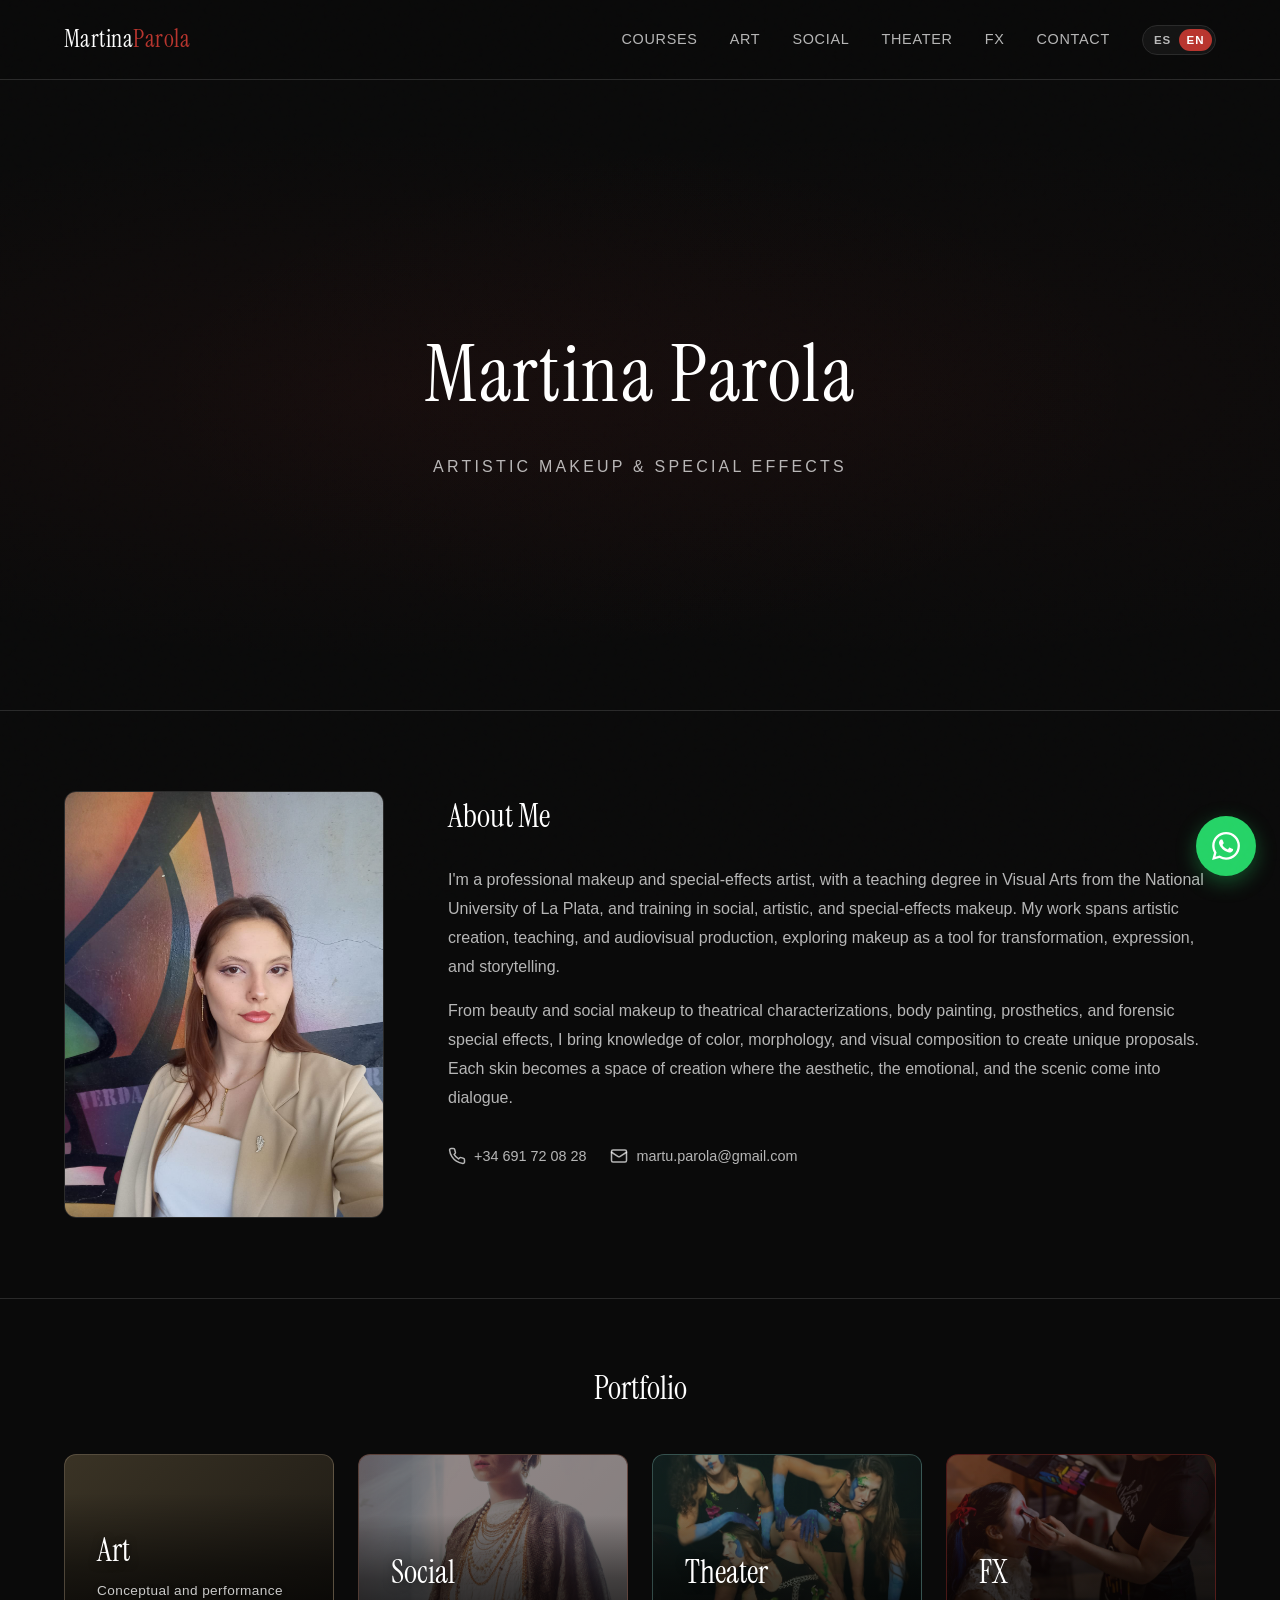
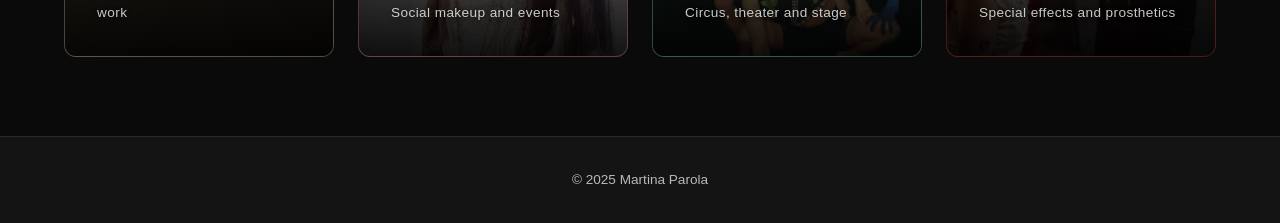
==== commit 4e48dcaa: "Modify the About Me info" ====
--- a/index.html
+++ b/index.html
@@ -58,7 +58,7 @@
   <link rel="preconnect" href="https://fonts.googleapis.com">
   <link rel="preconnect" href="https://fonts.gstatic.com" crossorigin>
   <link href="https://fonts.googleapis.com/css2?family=Instrument+Serif:ital@0;1&display=swap" rel="stylesheet">
-  <link rel="stylesheet" href="style.css?v=13">
+  <link rel="stylesheet" href="style.css?v=15">
 </head>
 <body>
 
@@ -393,6 +393,6 @@
     </div>
   </footer>
 
-  <script src="script.js?v=13"></script>
+  <script src="script.js?v=15"></script>
 </body>
 </html>
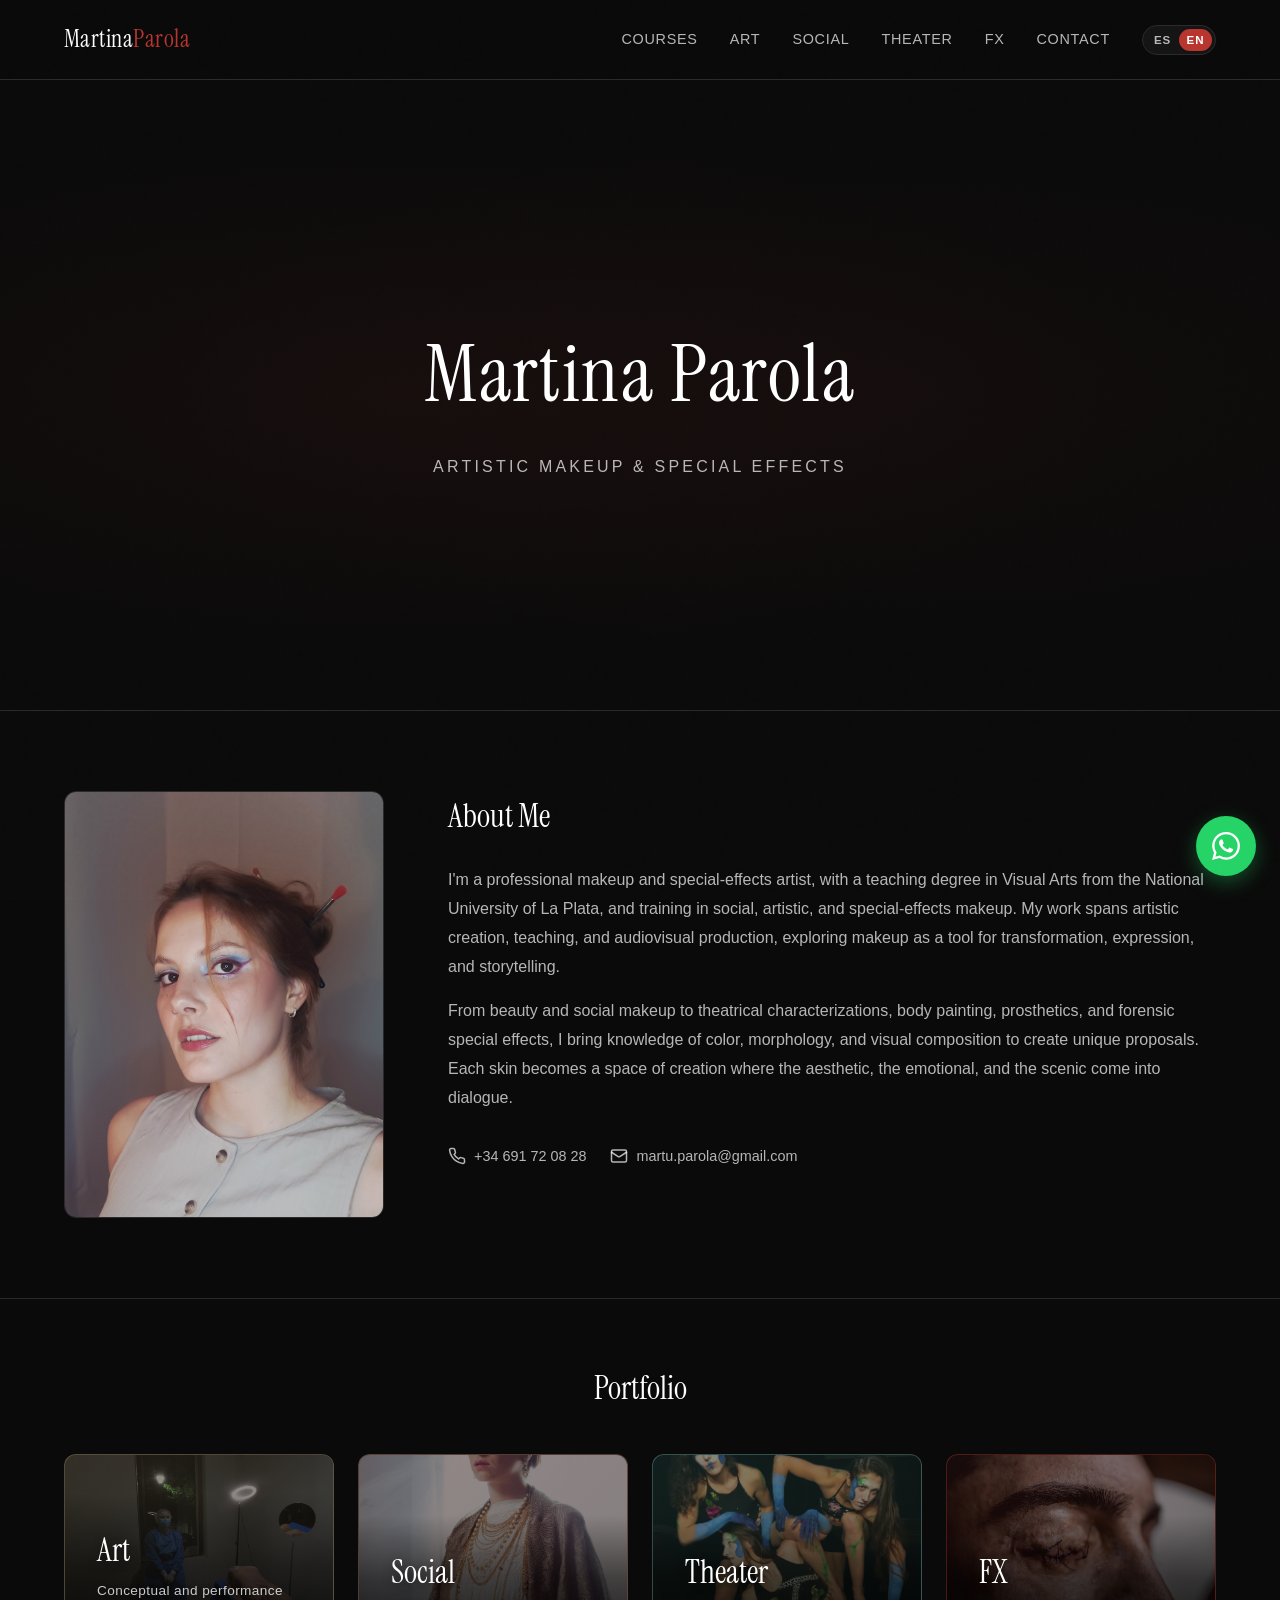
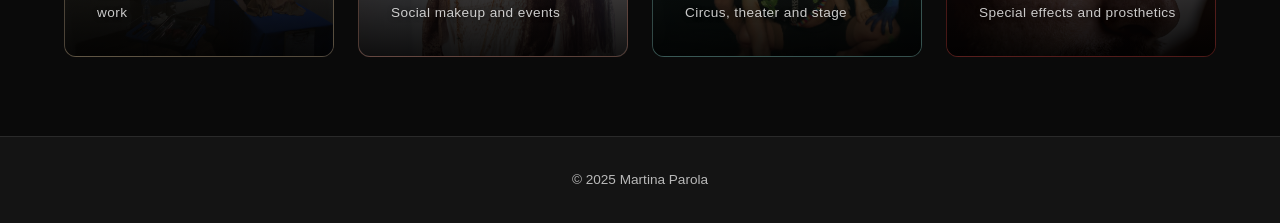
==== commit f3f717ee: "Add full Experience section to CV (7 entries with freelance sub-projects), update Cursos modality an" ====
--- a/index.html
+++ b/index.html
@@ -58,7 +58,7 @@
   <link rel="preconnect" href="https://fonts.googleapis.com">
   <link rel="preconnect" href="https://fonts.gstatic.com" crossorigin>
   <link href="https://fonts.googleapis.com/css2?family=Instrument+Serif:ital@0;1&display=swap" rel="stylesheet">
-  <link rel="stylesheet" href="style.css?v=15">
+  <link rel="stylesheet" href="style.css?v=19">
 </head>
 <body>
 
@@ -114,8 +114,8 @@
             </div>
             <div class="home-about-text">
               <h2 data-i18n="home.aboutTitle">Sobre Mí</h2>
-              <p data-i18n="home.aboutP1">Licenciada y profesora en Artes Plásticas por la Universidad Nacional de La Plata, con formación en acrobacia aérea, maquillaje artístico y efectos especiales. Mi trabajo se mueve entre la creación artística, la docencia y la producción audiovisual.</p>
-              <p data-i18n="home.aboutP2">Desde maquillaje social y teatral hasta efectos especiales con prótesis y simulacros, cada proyecto es una oportunidad para transformar y contar una historia a través de la piel.</p>
+              <p data-i18n="home.aboutP1">Soy maquilladora profesional y efectista, titulada como Profesora en Artes Plásticas por la Universidad Nacional de La Plata, con formación en maquillaje social, artístico y efectos especiales. Mi trabajo se desarrolla entre la creación artística, la docencia y la producción audiovisual, explorando el maquillaje como una herramienta de transformación, expresión y narrativa.</p>
+              <p data-i18n="home.aboutP2">Desde maquillaje beauty y social hasta caracterizaciones teatrales, bodypainting, prótesis y efectos especiales forenses, integro conocimientos de color, morfología y composición visual para crear propuestas únicas. Cada piel se convierte en un espacio de creación donde lo estético, lo emocional y lo escénico dialogan.</p>
               <div class="home-contact-strip">
                 <a href="tel:+34691720828" class="home-contact-link">
                   <svg width="18" height="18" viewBox="0 0 24 24" fill="none" stroke="currentColor" stroke-width="2" stroke-linecap="round" stroke-linejoin="round"><path d="M22 16.92v3a2 2 0 0 1-2.18 2 19.79 19.79 0 0 1-8.63-3.07 19.5 19.5 0 0 1-6-6 19.79 19.79 0 0 1-3.07-8.67A2 2 0 0 1 4.11 2h3a2 2 0 0 1 2 1.72 12.84 12.84 0 0 0 .7 2.81 2 2 0 0 1-.45 2.11L8.09 9.91a16 16 0 0 0 6 6l1.27-1.27a2 2 0 0 1 2.11-.45 12.84 12.84 0 0 0 2.81.7A2 2 0 0 1 22 16.92z"></path></svg>
@@ -193,7 +193,7 @@
               <li data-i18n="curso.auto.f4">Material y guía descargable</li>
             </ul>
             <div class="curso-meta">
-              <span data-i18n="curso.modality">Presencial · Oviedo</span>
+              <span data-i18n="curso.modality">Online · España</span>
             </div>
             <a href="#contacto" data-nav="contacto" class="curso-cta" data-i18n="curso.cta">Consultar</a>
           </div>
@@ -202,16 +202,17 @@
             <div class="curso-icon">
               <svg width="32" height="32" viewBox="0 0 24 24" fill="none" stroke="currentColor" stroke-width="1.5" stroke-linecap="round" stroke-linejoin="round"><path d="m21.64 3.64-1.28-1.28a1.21 1.21 0 0 0-1.72 0L2.36 18.64a1.21 1.21 0 0 0 0 1.72l1.28 1.28a1.2 1.2 0 0 0 1.72 0L21.64 5.36a1.2 1.2 0 0 0 0-1.72Z"></path><path d="m14 7 3 3"></path></svg>
             </div>
-            <h3 data-i18n="curso.art.title">Maquillaje Artístico</h3>
-            <p class="curso-desc" data-i18n="curso.art.desc">Taller de maquillaje artístico y efectos. Técnicas de caracterización, prótesis y diseño de personajes.</p>
+            <h3 data-i18n="curso.art.title">Maquillaje FX forense — inicial</h3>
+            <p class="curso-desc" data-i18n="curso.art.desc">Taller de maquillaje de caracterización y heridas. Técnicas de caracterización, prótesis y diseño de personajes.</p>
             <ul class="curso-features">
               <li data-i18n="curso.art.f1">Caracterización y diseño de personajes</li>
-              <li data-i18n="curso.art.f2">Aplicación de prótesis de silicona y látex</li>
-              <li data-i18n="curso.art.f3">Heridas, sangre y efectos de trauma</li>
-              <li data-i18n="curso.art.f4">Body painting y técnicas pictóricas</li>
+              <li data-i18n="curso.art.f2">Creación de hematomas</li>
+              <li data-i18n="curso.art.f3">Heridas y efectos de trauma</li>
+              <li data-i18n="curso.art.f4">Creación de sangre falsa</li>
+              <li data-i18n="curso.art.f5">Vejez con látex</li>
             </ul>
             <div class="curso-meta">
-              <span data-i18n="curso.modality">Presencial · Oviedo</span>
+              <span data-i18n="curso.modality">Online · España</span>
             </div>
             <a href="#contacto" data-nav="contacto" class="curso-cta" data-i18n="curso.cta">Consultar</a>
           </div>
@@ -310,17 +311,39 @@
 
           <div class="cv-content">
             <div class="cv-block">
-              <h3 data-i18n="cv.exp">Experiencia</h3>
-              <div class="cv-item">
-                <p class="cv-meta" data-i18n="cv.exp.docente.meta">Centro Cultural "El Clú", Berisso • 2023 – Presente</p>
+              <h3 data-i18n="cv.exp">Experiencia profesional</h3>
+              <div class="cv-item">
+                <h4 data-i18n="cv.exp.cruzroja.title">Maquilladora Profesional y FX — Simulacros Oficiales de Emergencia</h4>
+                <p class="cv-meta" data-i18n="cv.exp.cruzroja.meta">Cruz Roja Argentina • 2025</p>
+              </div>
+              <div class="cv-item">
+                <h4 data-i18n="cv.exp.gritos.title">Caracterizadora y Maquilladora</h4>
+                <p class="cv-meta" data-i18n="cv.exp.gritos.meta">Festival Internacional de Cine de Terror y Fantasía "Gritos en el Planetario", IV edición — La Plata, Buenos Aires • 2025</p>
+              </div>
+              <div class="cv-item">
+                <h4 data-i18n="cv.exp.ficpba.title">Docente de Técnicas Profesionales de Maquillaje FX Forense</h4>
+                <p class="cv-meta" data-i18n="cv.exp.ficpba.meta">Festival Internacional de Cine de la Provincia de Buenos Aires, FICPBA 3.ª edición • 2025</p>
+              </div>
+              <div class="cv-item">
+                <h4 data-i18n="cv.exp.mastermind.title">Maquilladora, Caracterizadora y Efectista — Prótesis y Maquillaje Social</h4>
+                <p class="cv-meta" data-i18n="cv.exp.mastermind.meta">Producciones fotográficas "Mastermind" • 2024 – 2025</p>
+              </div>
+              <div class="cv-item">
+                <h4 data-i18n="cv.exp.freelance.title">Maquilladora Profesional, Social, Caracterizadora y Efectista</h4>
+                <p class="cv-meta" data-i18n="cv.exp.freelance.meta">Proyectos freelance — Videoclip, cortometrajes y producciones audiovisuales • 2024 – 2025</p>
+                <ul class="cv-projects">
+                  <li data-i18n="cv.exp.freelance.proj1">Cortometraje Los Opacados (2025): creación y aplicación de prótesis, maquillaje HD para cámara y caracterización de personajes.</li>
+                  <li data-i18n="cv.exp.freelance.proj2">Cortometraje La Purificación — Facultad de Bellas Artes de La Plata (2025): desarrollo de prótesis, sistema de salpicado de sangre y maquillaje FX.</li>
+                  <li data-i18n="cv.exp.freelance.proj3">Videoclip Aletea (2024): creación y aplicación de prótesis, maquillaje artístico y maquillaje social.</li>
+                </ul>
               </div>
               <div class="cv-item">
                 <h4 data-i18n="cv.exp.audiovisual.title">Creadora de Contenido Audiovisual</h4>
-                <p class="cv-meta" data-i18n="cv.exp.audiovisual.meta">V-Tech Gaming, Buenos Aires • Feb 2022 – Feb 2023</p>
-              </div>
-              <div class="cv-item">
-                <h4 data-i18n="cv.exp.fam.title">Artista Visual — Evento "Fam Up"</h4>
-                <p class="cv-meta" data-i18n="cv.exp.fam.meta">Laguna de Gómez, Junín • 2019</p>
+                <p class="cv-meta" data-i18n="cv.exp.audiovisual.meta">Tech Gaming, Buenos Aires • Feb 2022 – Feb 2023</p>
+              </div>
+              <div class="cv-item">
+                <h4 data-i18n="cv.exp.fam.title">Artista Visual — Bodypainting y Caracterización</h4>
+                <p class="cv-meta" data-i18n="cv.exp.fam.meta">Evento Fam Up — Laguna de Gómez, Junín • 2019</p>
               </div>
             </div>
             <div class="cv-block">
@@ -332,10 +355,6 @@
               <div class="cv-item">
                 <h4 data-i18n="cv.edu.prof.title">Profesorado en Artes Plásticas (Pintura)</h4>
                 <p class="cv-meta" data-i18n="cv.edu.prof.meta">UNLP — Facultad de Artes • 2018 – 2024</p>
-              </div>
-              <div class="cv-item">
-                <h4 data-i18n="cv.edu.tela.title">Profesorado de Acrobacia en Telas</h4>
-                <p class="cv-meta" data-i18n="cv.edu.tela.meta">Alto Vuelo, Junín • 2015 – 2017</p>
               </div>
             </div>
             <div class="cv-block">
@@ -345,7 +364,6 @@
                 <span class="skill-tag" data-i18n="skill.fx">Efectos especiales</span>
                 <span class="skill-tag" data-i18n="skill.protesis">Prótesis</span>
                 <span class="skill-tag" data-i18n="skill.pintura">Pintura</span>
-                <span class="skill-tag" data-i18n="skill.acrobacia">Acrobacia aérea</span>
                 <span class="skill-tag" data-i18n="skill.audiovisual">Producción audiovisual</span>
                 <span class="skill-tag" data-i18n="skill.ingles">Inglés avanzado</span>
               </div>
@@ -393,6 +411,6 @@
     </div>
   </footer>
 
-  <script src="script.js?v=15"></script>
+  <script src="script.js?v=19"></script>
 </body>
 </html>
--- a/style.css
+++ b/style.css
@@ -1122,8 +1122,9 @@
 
 .modal-content {
   position: relative;
-  width: 70%;
-  max-height: 85vh;
+  width: 92%;
+  max-width: 1400px;
+  height: 92vh;
   background: var(--surface-color);
   border-radius: 12px;
   overflow: hidden;
@@ -1158,7 +1159,8 @@
 
 .modal-carousel {
   position: relative;
-  height: 55vh;
+  flex: 1;
+  min-height: 0;
   background: black;
   overflow: hidden;
 }
@@ -1166,6 +1168,7 @@
 .carousel-container {
   height: 100%;
   display: flex;
+  transition: transform 0.3s ease;
 }
 
 .carousel-item {
@@ -1174,7 +1177,7 @@
   display: flex;
   align-items: center;
   justify-content: center;
-  padding: 2rem;
+  padding: 0.5rem;
   min-width: 100%;
 }
 
@@ -1368,6 +1371,25 @@
 .cv-meta {
   color: var(--text-muted);
   font-size: 0.85rem;
+}
+
+/* Sub-projects list inside a CV item (e.g. freelance projects with details) */
+.cv-projects {
+  list-style: none;
+  margin: 0.5rem 0 0 0;
+  padding: 0 0 0 0.85rem;
+  border-left: 2px solid rgba(var(--accent-rgb, 184, 53, 46), 0.3);
+}
+
+.cv-projects li {
+  font-size: 0.85rem;
+  color: var(--text-muted);
+  padding: 0.3rem 0;
+  line-height: 1.5;
+}
+
+.cv-projects li + li {
+  border-top: 1px dashed rgba(255, 255, 255, 0.06);
 }
 
 .cv-skills {
@@ -1495,7 +1517,7 @@
   }
 
   .modal-content {
-    width: 90%;
+    width: 96%;
   }
 
   /* Featured Work: stack image and info on tablet */
@@ -1638,11 +1660,7 @@
 
   .modal-content {
     width: 100%;
-    max-height: 92vh;
-  }
-
-  .modal-carousel {
-    height: 50vh;
+    height: 95vh;
   }
 
   .carousel-button {
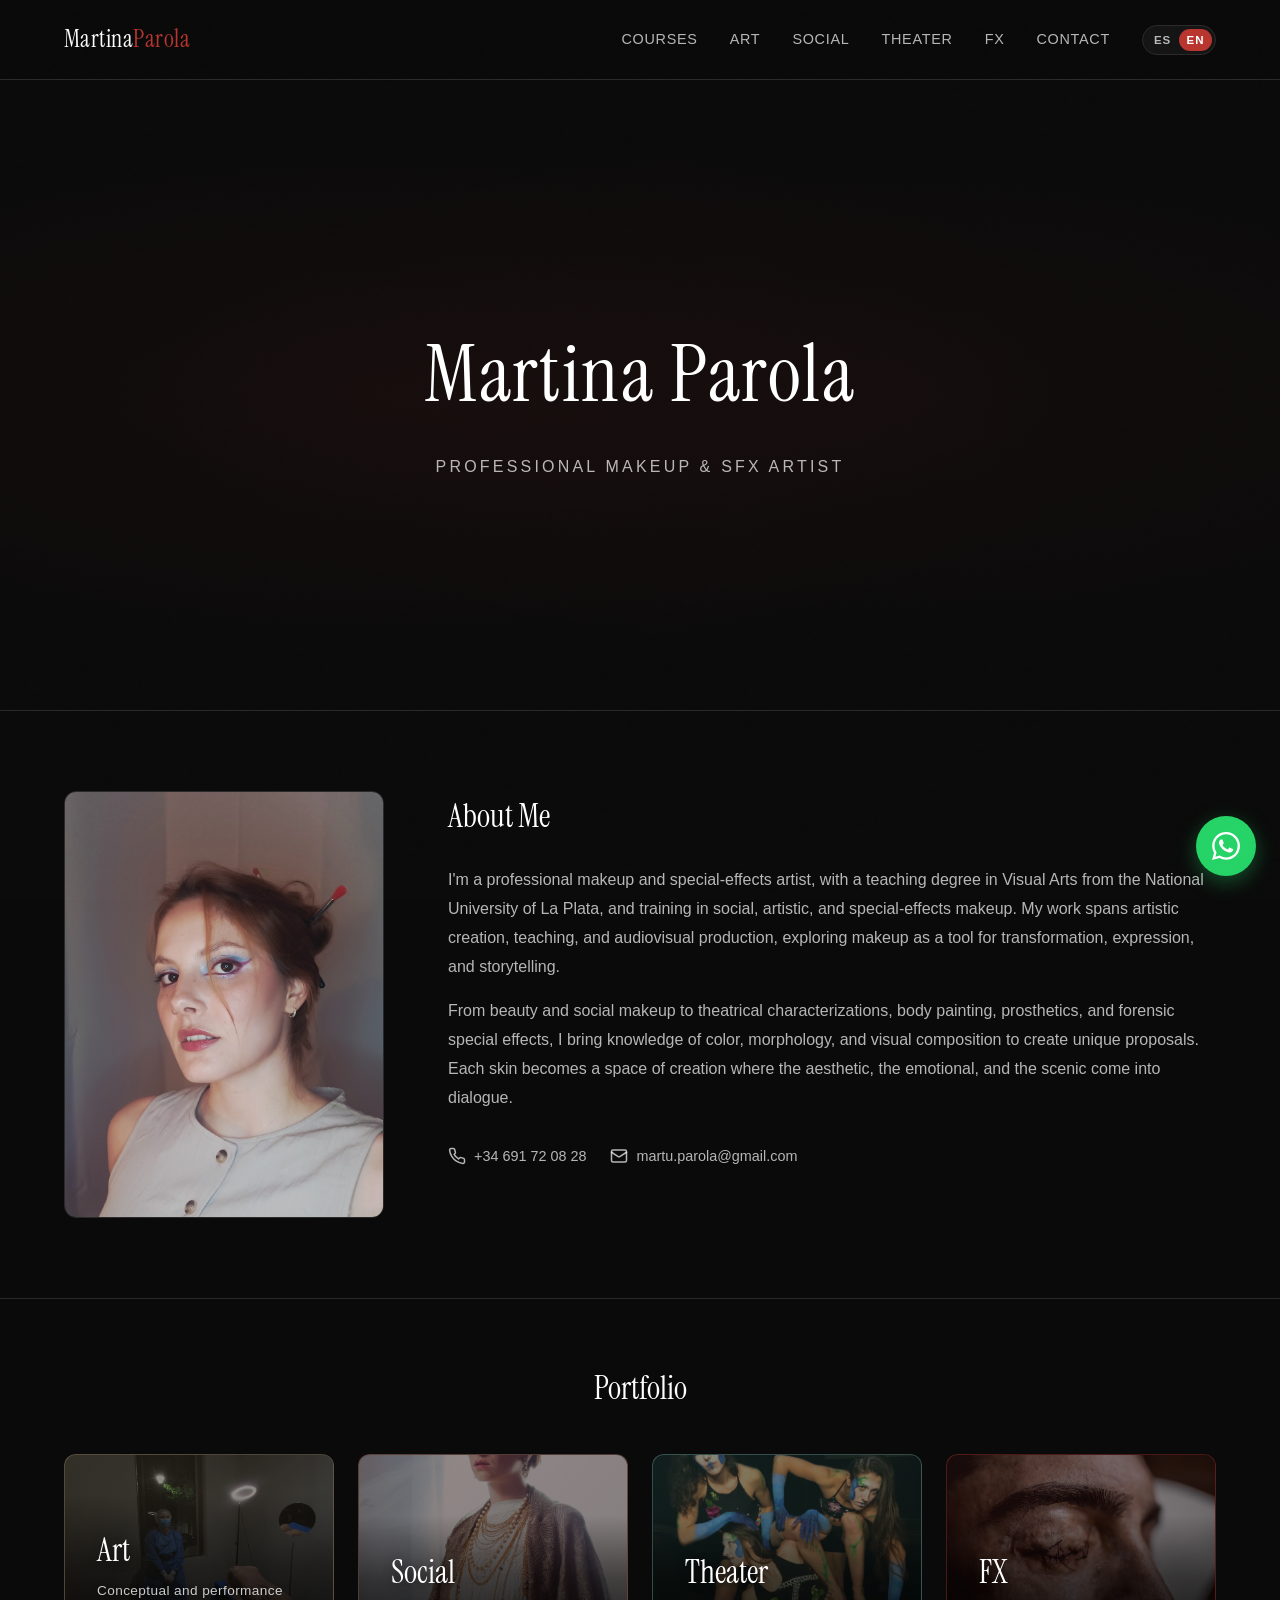
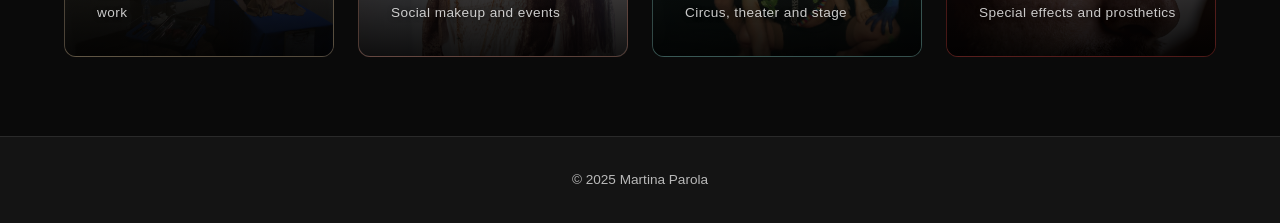
==== commit 75562d7c: "Minnor changes in main title" ====
--- a/index.html
+++ b/index.html
@@ -16,6 +16,12 @@
   <meta property="og:url" content="https://martinaparola.art/">
   <meta property="og:title" content="Martina Parola — Maquillaje Artístico & Efectos Especiales">
   <meta property="og:description" content="Portfolio de maquillaje artístico, efectos especiales y prótesis. Trabajos para teatro, circo, producción audiovisual y eventos sociales. Oviedo, España.">
+  <meta property="og:image" content="https://martinaparola.art/images/profile-pic.jpg">
+  <meta property="og:image:secure_url" content="https://martinaparola.art/images/profile-pic.jpg">
+  <meta property="og:image:type" content="image/jpeg">
+  <meta property="og:image:width" content="1844">
+  <meta property="og:image:height" content="2459">
+  <meta property="og:image:alt" content="Martina Parola — Maquilladora artística y efectista">
   <meta property="og:locale" content="es_ES">
   <meta property="og:locale:alternate" content="en_US">
   <meta property="profile:first_name" content="Martina">
@@ -26,6 +32,8 @@
   <meta name="twitter:card" content="summary_large_image">
   <meta name="twitter:title" content="Martina Parola — Maquillaje Artístico & Efectos Especiales">
   <meta name="twitter:description" content="Portfolio de maquillaje artístico, efectos especiales y prótesis.">
+  <meta name="twitter:image" content="https://martinaparola.art/images/profile-pic.jpg">
+  <meta name="twitter:image:alt" content="Martina Parola — Maquilladora artística y efectista">
 
   <!-- Favicon: SVG inline (no requiere subir un archivo extra) -->
   <link rel="icon" type="image/svg+xml" href="data:image/svg+xml,%3Csvg xmlns='http://www.w3.org/2000/svg' viewBox='0 0 32 32'%3E%3Crect width='32' height='32' rx='5' fill='%230a0a0a'/%3E%3Ctext x='16' y='23' font-family='Georgia,serif' font-size='20' fill='%23ffffff' text-anchor='middle' font-style='italic'%3EM%3C/text%3E%3Ccircle cx='24' cy='23' r='2.2' fill='%23b8352e'/%3E%3C/svg%3E">
@@ -58,7 +66,7 @@
   <link rel="preconnect" href="https://fonts.googleapis.com">
   <link rel="preconnect" href="https://fonts.gstatic.com" crossorigin>
   <link href="https://fonts.googleapis.com/css2?family=Instrument+Serif:ital@0;1&display=swap" rel="stylesheet">
-  <link rel="stylesheet" href="style.css?v=19">
+  <link rel="stylesheet" href="style.css?v=21">
 </head>
 <body>
 
@@ -102,7 +110,7 @@
       <header class="hero">
         <div class="hero-content">
           <h1>Martina Parola</h1>
-          <p class="hero-subtitle" data-i18n="hero.subtitle">Maquillaje Artístico & Efectos Especiales</p>
+          <p class="hero-subtitle" data-i18n="hero.subtitle">Maquilladora Profesional & Efectista</p>
         </div>
       </header>
 
@@ -411,6 +419,6 @@
     </div>
   </footer>
 
-  <script src="script.js?v=19"></script>
+  <script src="script.js?v=21"></script>
 </body>
 </html>
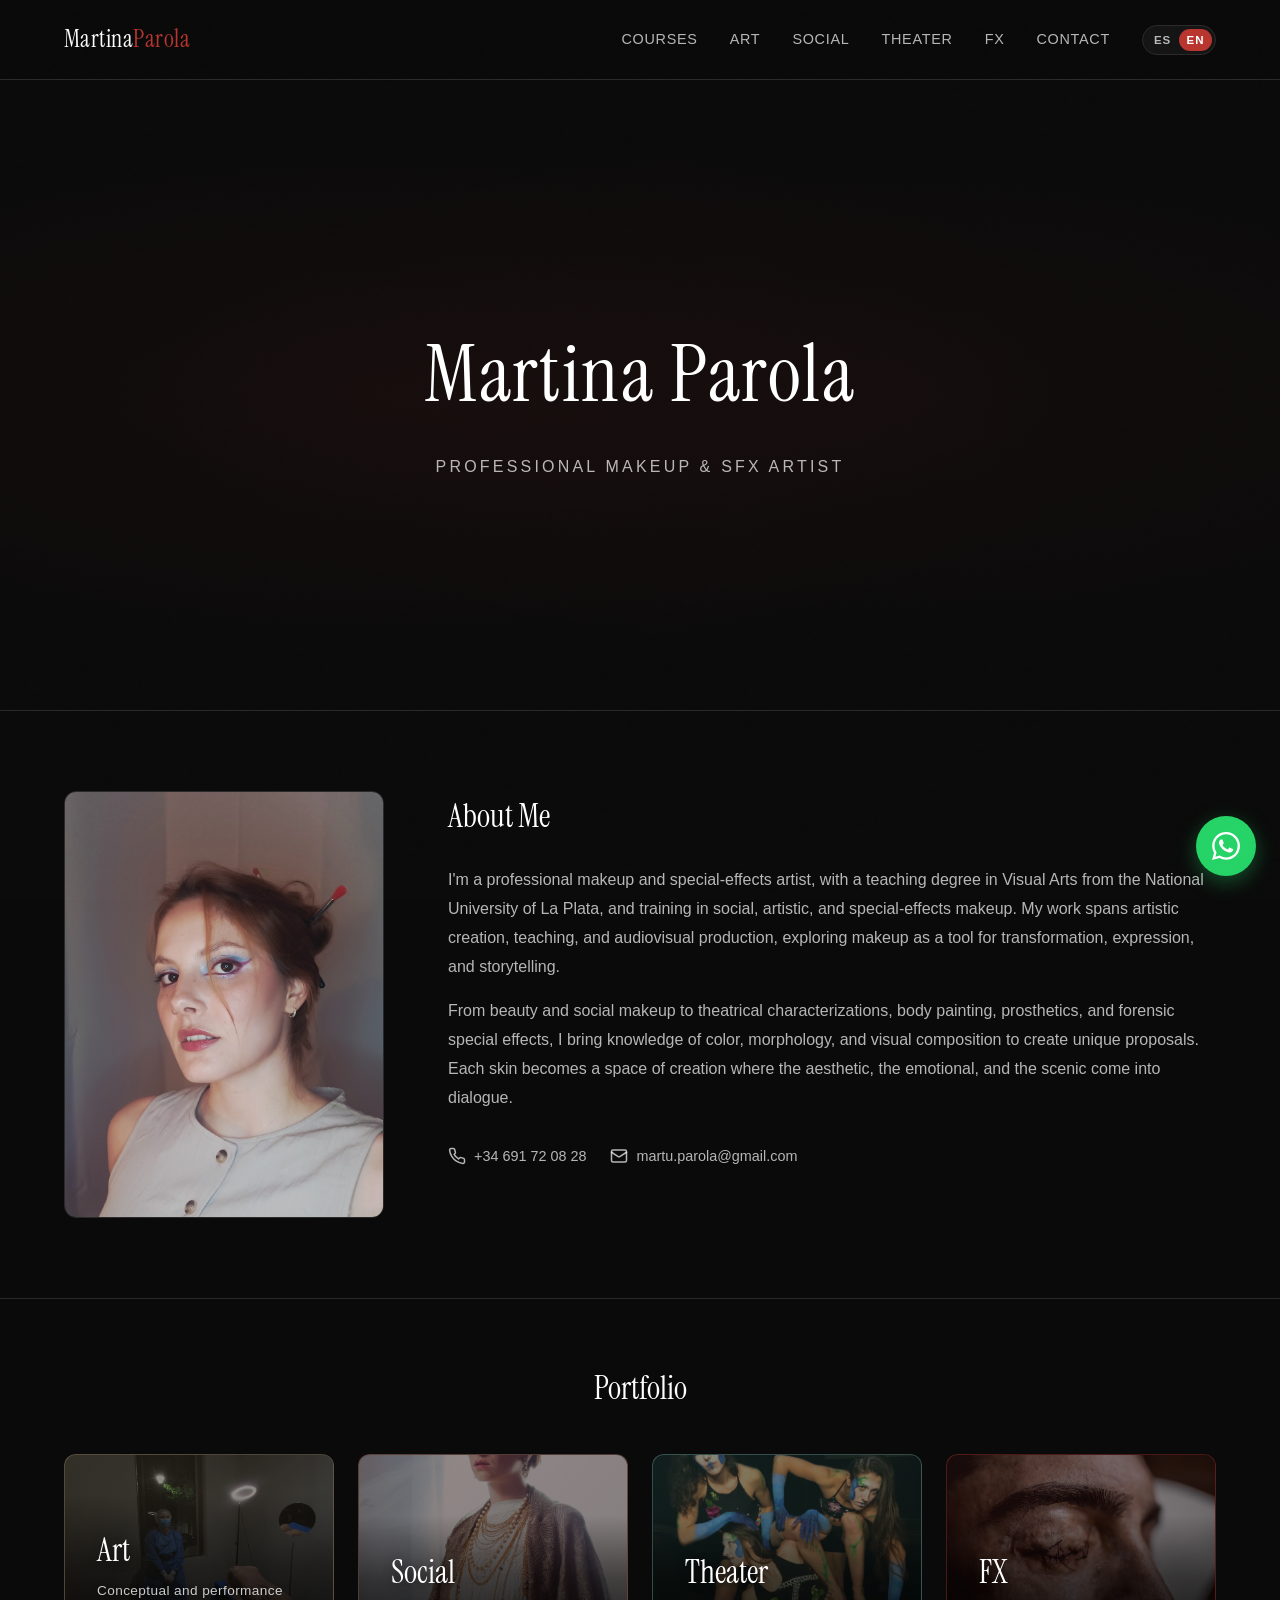
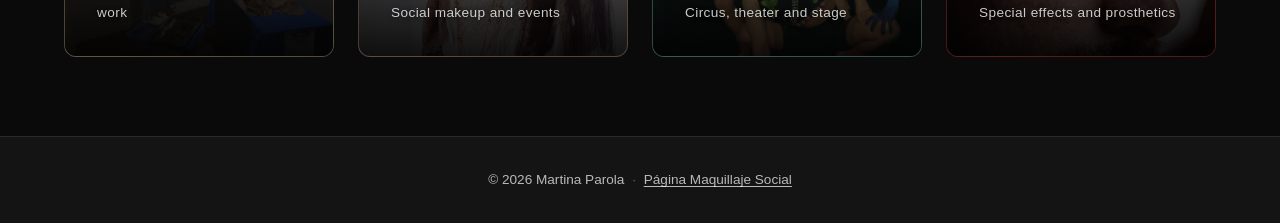
==== commit ac002e73: "Add maquillaje-social subpage + footer cross-links between homes" ====
--- a/index.html
+++ b/index.html
@@ -415,7 +415,7 @@
 
   <footer>
     <div class="container">
-      <p>© 2025 Martina Parola</p>
+      <p>© 2026 Martina Parola <span class="footer-sep">·</span> <a href="/maquillaje-social/" class="footer-cross-link">Página Maquillaje Social</a></p>
     </div>
   </footer>
 
--- a/style.css
+++ b/style.css
@@ -1498,6 +1498,22 @@
   font-size: 0.85rem;
 }
 
+.footer-sep {
+  opacity: 0.5;
+  margin: 0 0.25rem;
+}
+
+.footer-cross-link {
+  color: var(--text-muted);
+  text-decoration: underline;
+  text-underline-offset: 2px;
+  transition: color 0.2s ease;
+}
+
+.footer-cross-link:hover {
+  color: var(--text-color);
+}
+
 
 /* ═══════════════════════════════════════
    RESPONSIVE
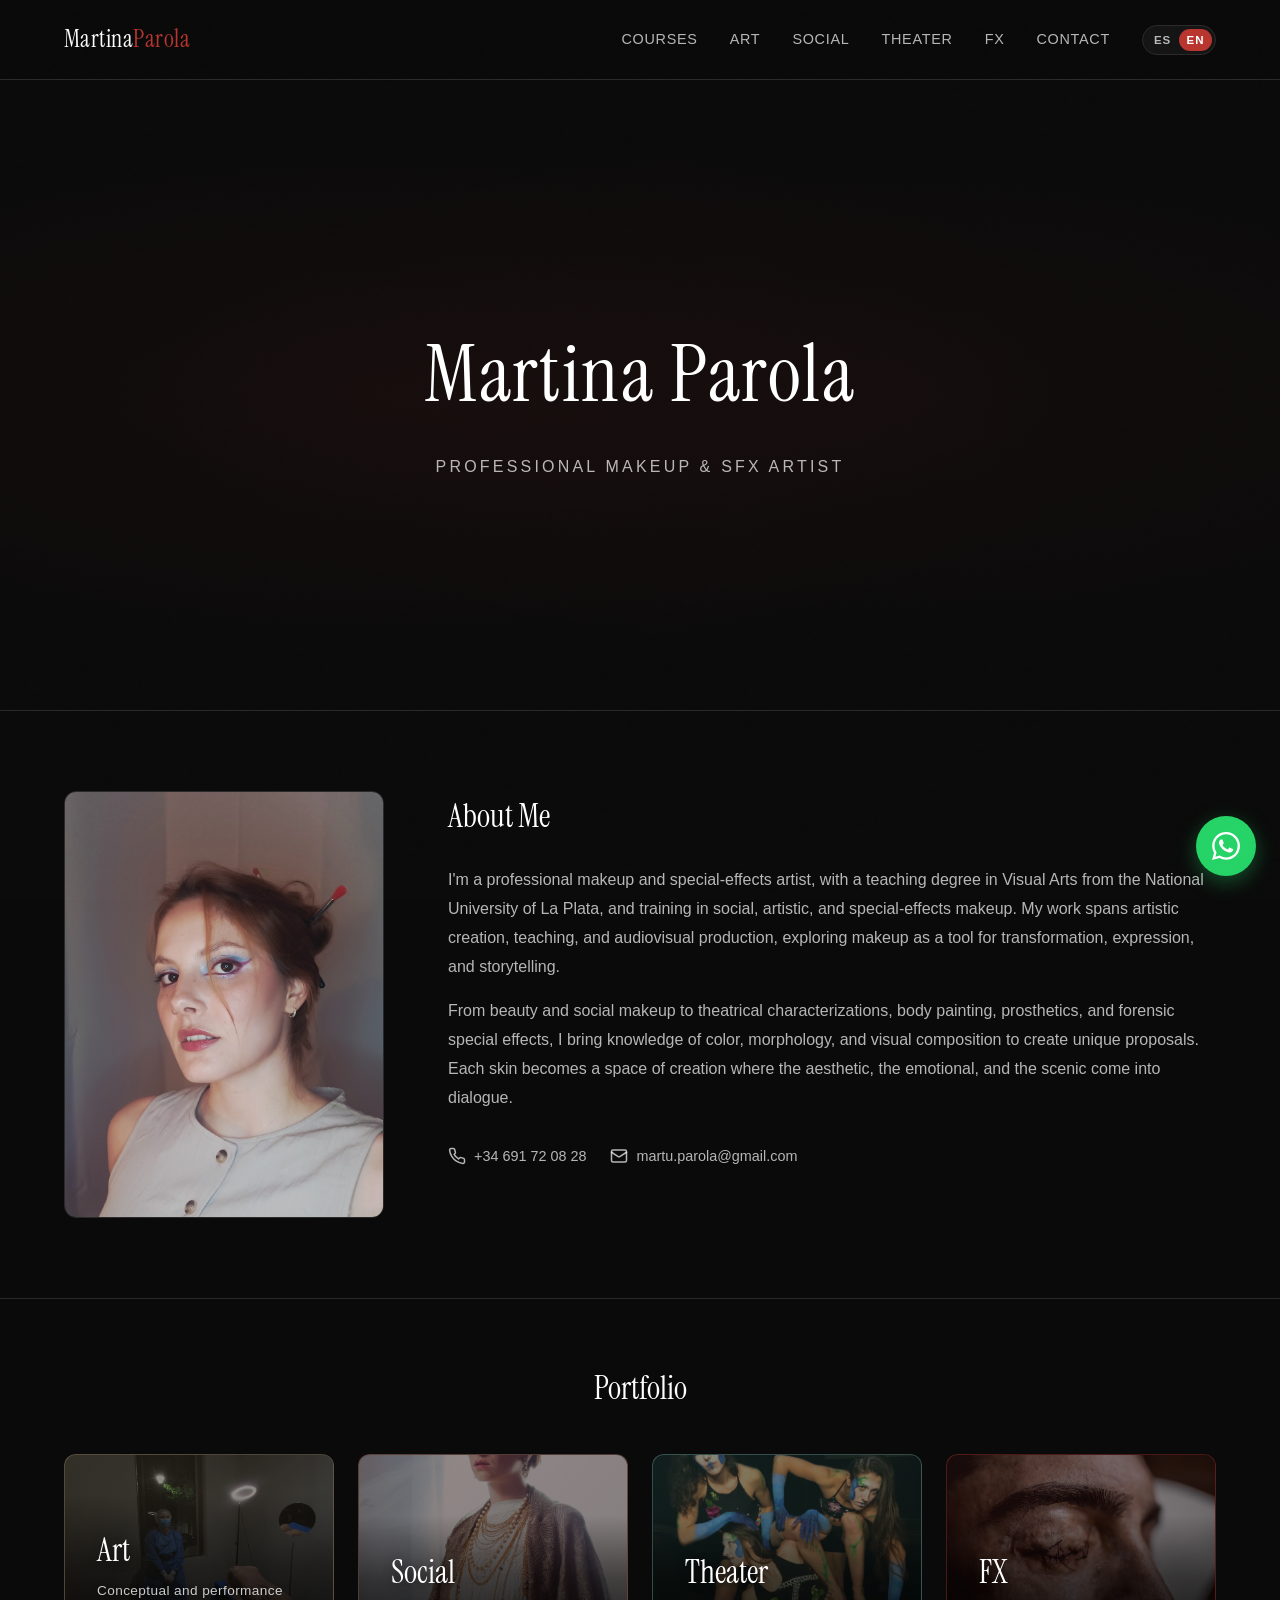
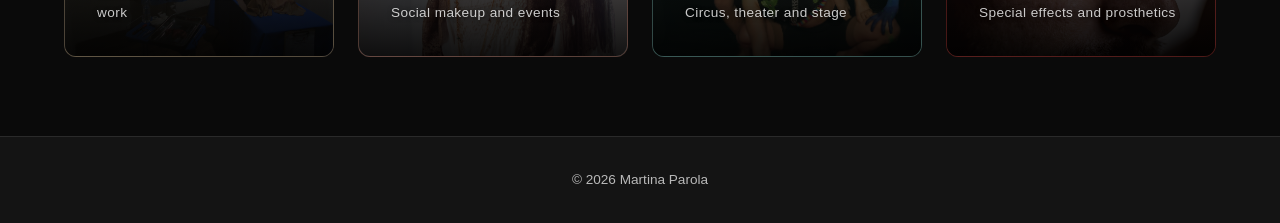
==== commit cb23580f: "Hide maquillaje-social subpage while under construction (noindex, unlinked, out of sitemap)" ====
--- a/index.html
+++ b/index.html
@@ -415,7 +415,10 @@
 
   <footer>
     <div class="container">
+      <p>© 2026 Martina Parola</p>
+      <!-- Enlace a la subpágina oculto mientras /maquillaje-social/ está en construcción. Reactivar cuando esté lista:
       <p>© 2026 Martina Parola <span class="footer-sep">·</span> <a href="/maquillaje-social/" class="footer-cross-link">Página Maquillaje Social</a></p>
+      -->
     </div>
   </footer>
 
--- a/style.css
+++ b/style.css
@@ -1504,14 +1504,14 @@
 }
 
 .footer-cross-link {
-  color: var(--text-muted);
+  color: rgba(255, 255, 255, 0.4);
   text-decoration: underline;
   text-underline-offset: 2px;
   transition: color 0.2s ease;
 }
 
 .footer-cross-link:hover {
-  color: var(--text-color);
+  color: var(--text-muted);
 }
 
 
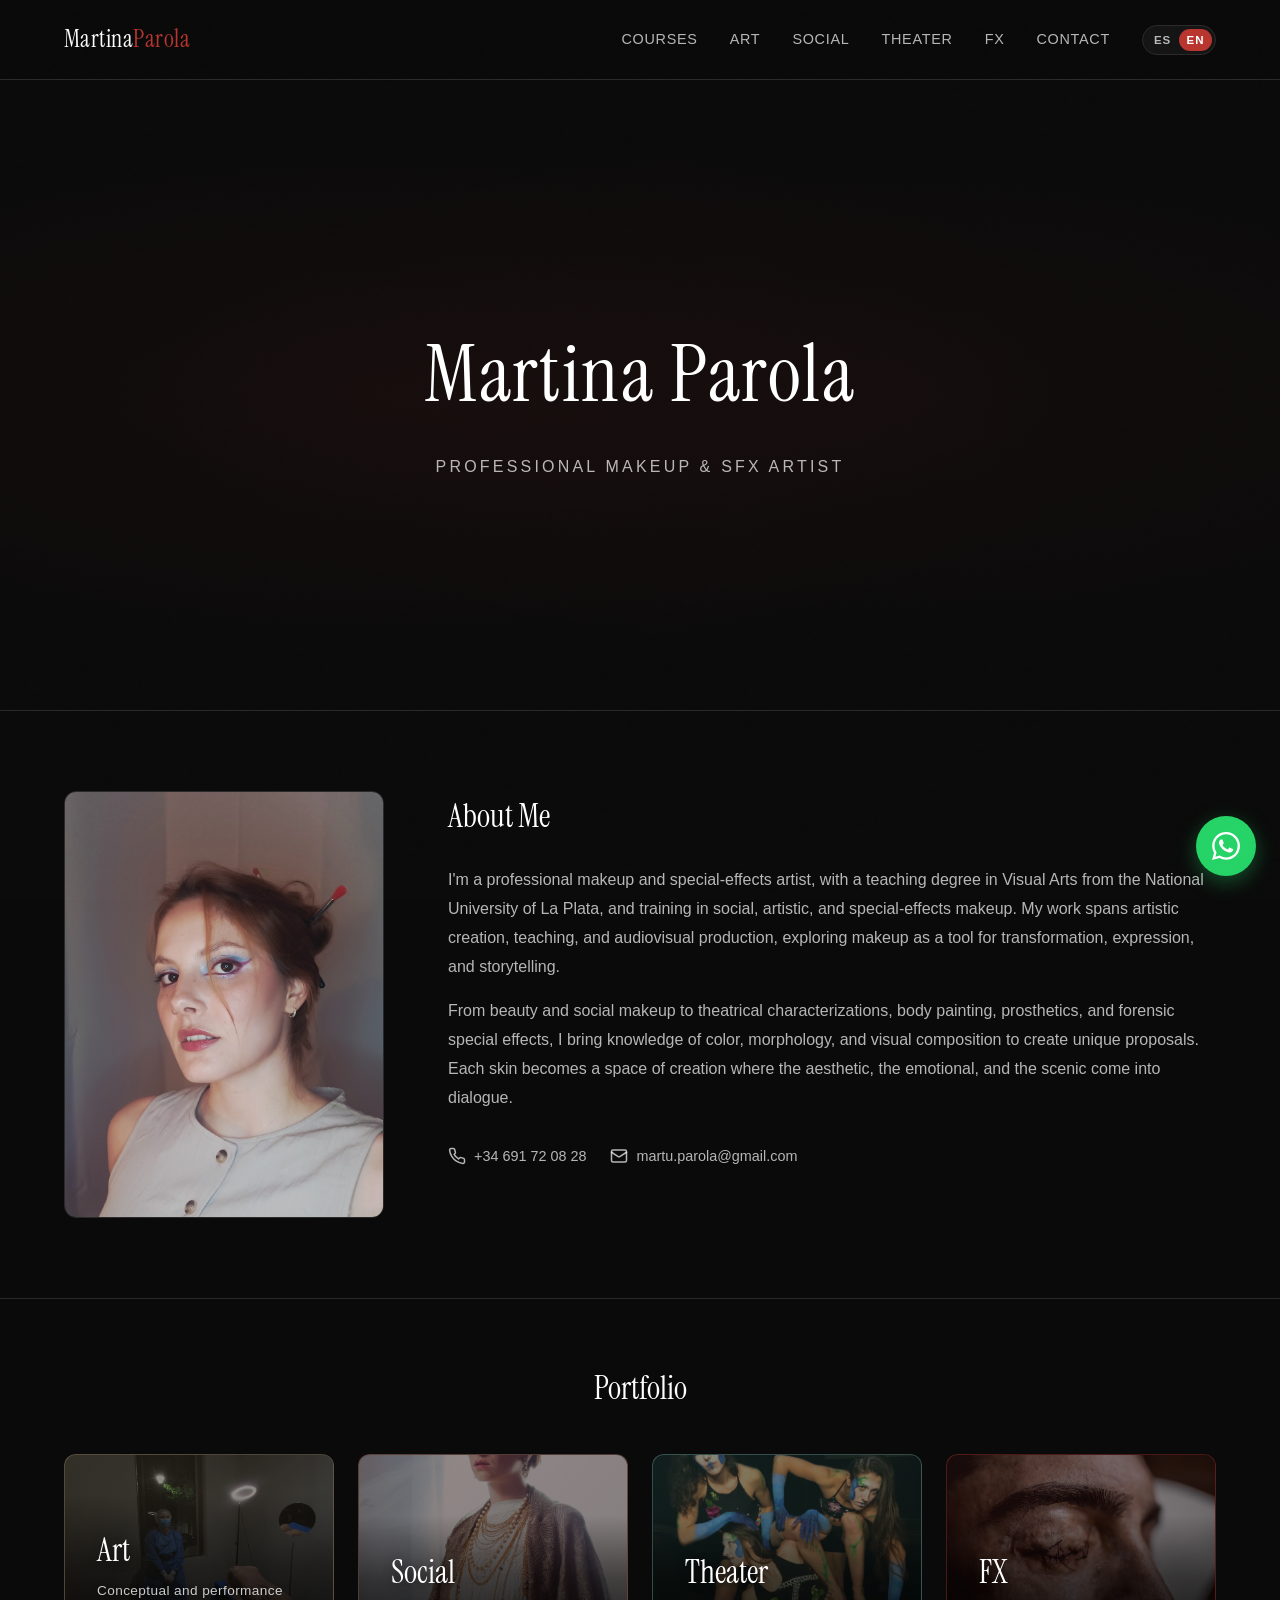
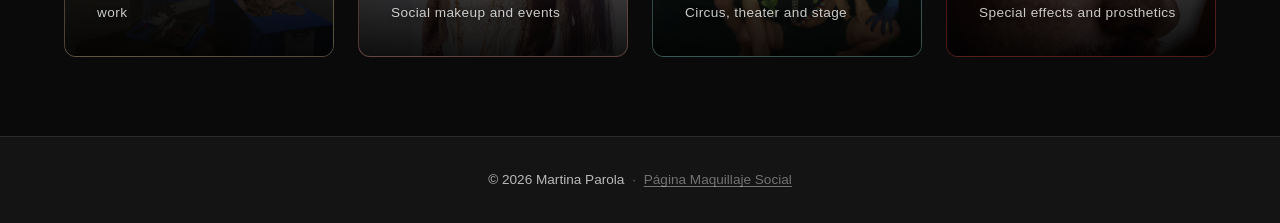
==== commit d1f58fdb: "Arreglo enlaces rotos del 404 y enlazo la subpágina de maquillaje social Corrijo los botones "Volver" ====
--- a/index.html
+++ b/index.html
@@ -415,10 +415,7 @@
 
   <footer>
     <div class="container">
-      <p>© 2026 Martina Parola</p>
-      <!-- Enlace a la subpágina oculto mientras /maquillaje-social/ está en construcción. Reactivar cuando esté lista:
       <p>© 2026 Martina Parola <span class="footer-sep">·</span> <a href="/maquillaje-social/" class="footer-cross-link">Página Maquillaje Social</a></p>
-      -->
     </div>
   </footer>
 
